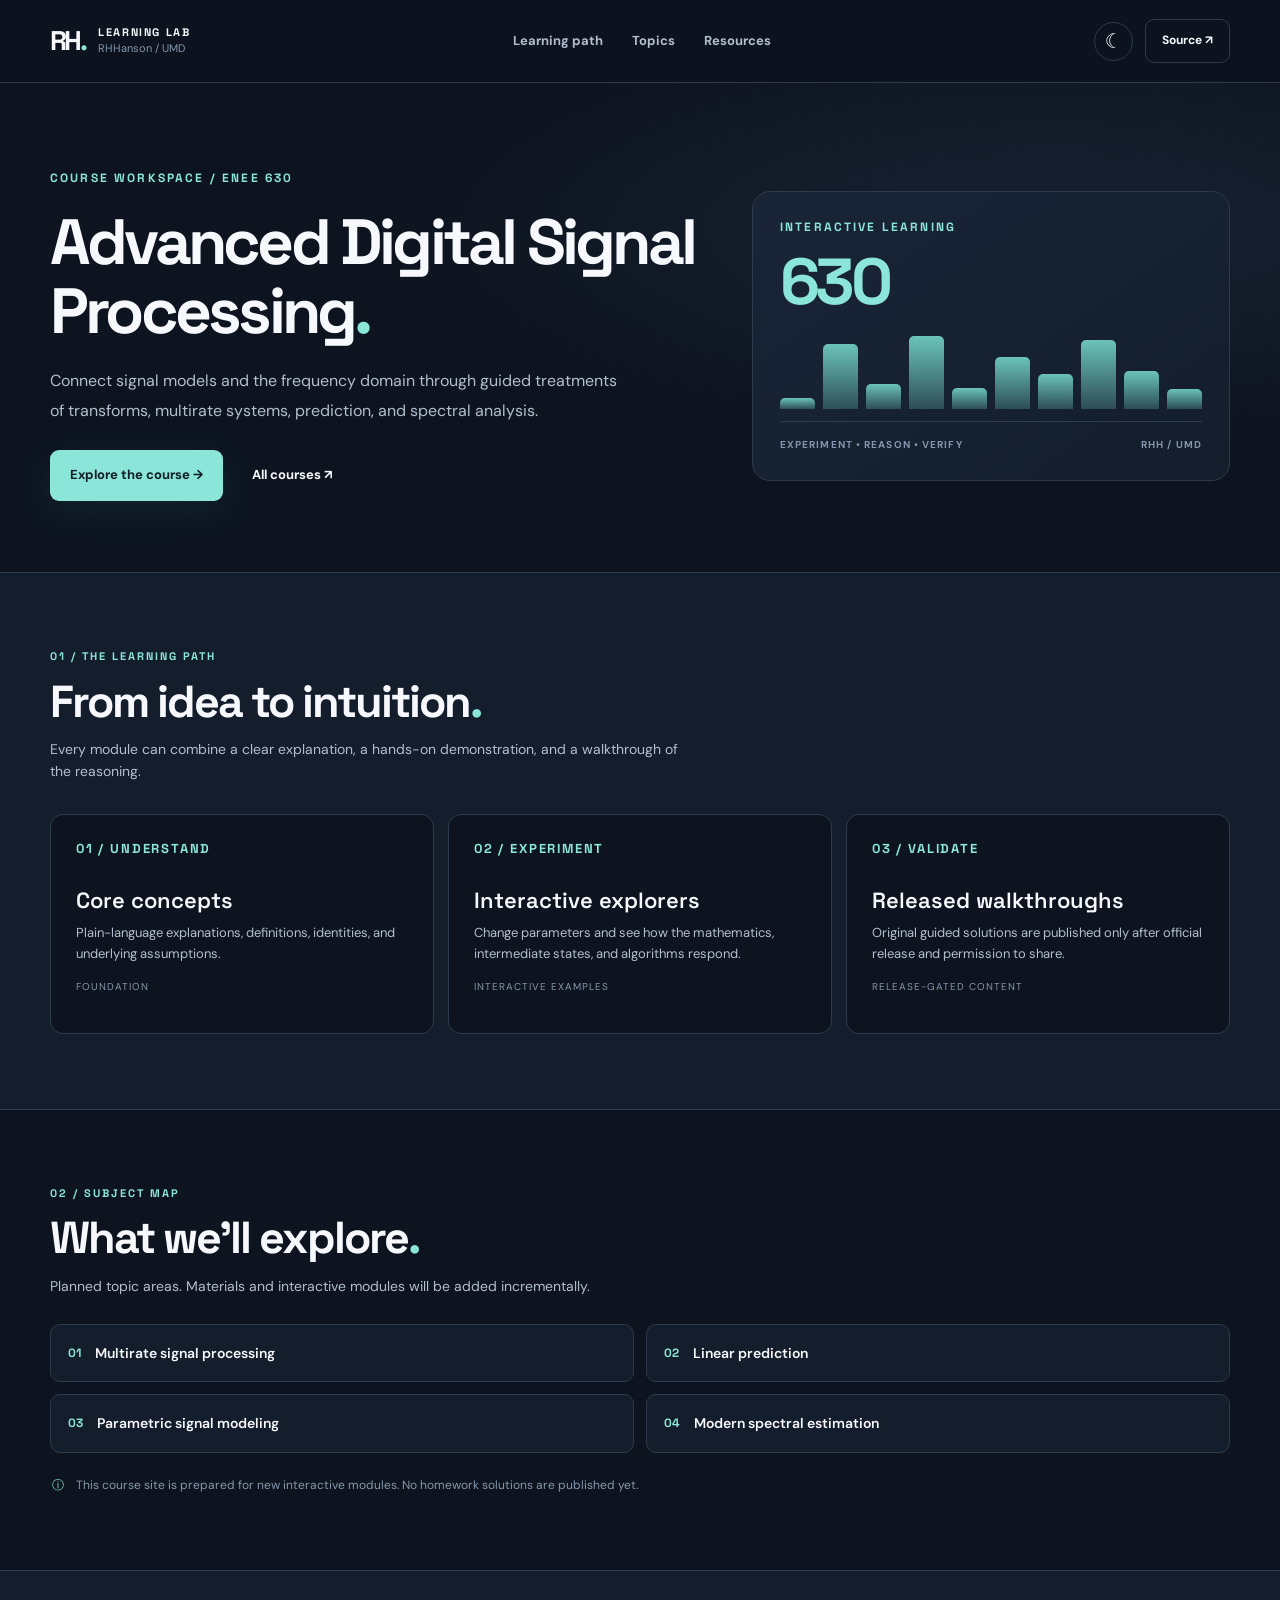
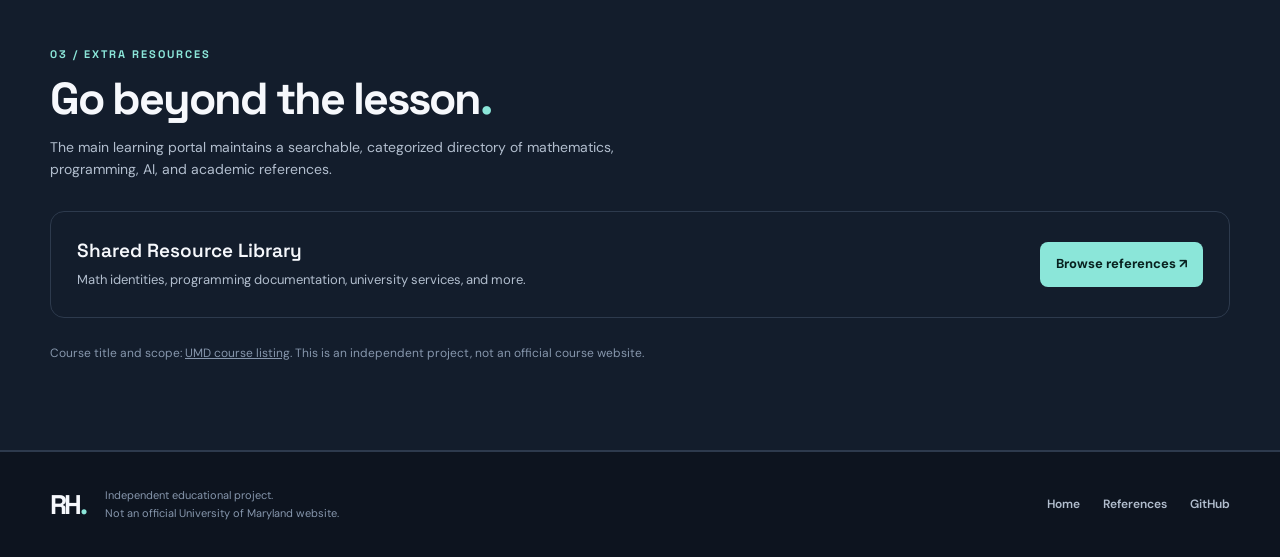
==== site/index.html @ e0bcbe71 "Initial project setup" ====
<!doctype html><html lang="en" data-theme="dark"><head><meta charset="utf-8"><meta name="viewport" content="width=device-width,initial-scale=1">
 <title>ENEE-630 | Advanced Digital Signal Processing | Learning Lab</title><meta name="description" content="Interactive learning companion for ENEE-630: Advanced Digital Signal Processing.">
 <link rel="icon" href="./assets/favicon.svg" type="image/svg+xml"><link rel="stylesheet" href="./assets/styles.css"><script src="./assets/course.js" defer></script></head><body>
 <a class="skip-link" href="#main">Skip to content</a><header class="site-header"><div class="container nav-row">
 <a class="brand" href="https://rhhanson-umd.github.io/"><span class="brand-mark">RH<span>.</span></span><span class="brand-label"><strong>LEARNING LAB</strong><small>RHHanson / UMD</small></span></a>
 <nav class="site-nav" aria-label="Primary"><a href="#path">Learning path</a><a href="#topics">Topics</a><a href="https://rhhanson-umd.github.io/#resources">Resources</a></nav>
 <div class="nav-actions"><button class="theme-button" id="theme-toggle" aria-label="Toggle theme" title="Toggle theme">&#9790;</button><a class="nav-github" href="https://github.com/RHHanson-UMD/ENEE-630" target="_blank" rel="noopener noreferrer">Source &nearr;</a></div>
 </div></header>
 <main id="main"><section class="course-hero"><div class="container course-hero-grid"><div>
 <div class="course-eyebrow">COURSE WORKSPACE / ENEE 630</div><h1 class="course-title">Advanced Digital Signal Processing<span class="period">.</span></h1><p class="course-deck">Connect signal models and the frequency domain through guided treatments of transforms, multirate systems, prediction, and spectral analysis.</p>
 <div class="hero-actions"><a class="primary-button" href="#path">Explore the course &rarr;</a><a class="text-link" href="https://rhhanson-umd.github.io/">All courses &nearr;</a></div>
 </div><div class="course-poster" aria-hidden="true"><span class="course-eyebrow">INTERACTIVE LEARNING</span><div class="poster-code">630</div>
 <div class="poster-visual"><span style="height:14%"></span><span style="height:80%"></span><span style="height:31%"></span><span style="height:90%"></span><span style="height:26%"></span><span style="height:65%"></span><span style="height:44%"></span><span style="height:86%"></span><span style="height:47%"></span><span style="height:25%"></span></div><div class="poster-bottom"><span>EXPERIMENT &bull; REASON &bull; VERIFY</span><span>RHH / UMD</span></div></div></div></section>
 <section class="course-section alt" id="path"><div class="container"><div class="section-label">01 / THE LEARNING PATH</div><h2>From idea to intuition<span class="period">.</span></h2><p class="section-copy">Every module can combine a clear explanation, a hands-on demonstration, and a walkthrough of the reasoning.</p>
 <div class="path-grid"><div class="path-card"><div class="step">01 / UNDERSTAND</div><h3>Core concepts</h3><p>Plain-language explanations, definitions, identities, and underlying assumptions.</p><span class="status">Foundation</span></div>
 <div class="path-card"><div class="step">02 / EXPERIMENT</div><h3>Interactive explorers</h3><p>Change parameters and see how the mathematics, intermediate states, and algorithms respond.</p><span class="status">Interactive examples</span></div>
 <div class="path-card"><div class="step">03 / VALIDATE</div><h3>Released walkthroughs</h3><p>Original guided solutions are published only after official release and permission to share.</p><span class="status">Release-gated content</span></div></div>
 </div></section>
 <section class="course-section" id="topics"><div class="container"><div class="section-label">02 / SUBJECT MAP</div><h2>What we'll explore<span class="period">.</span></h2><p class="section-copy">Planned topic areas. Materials and interactive modules will be added incrementally.</p><div class="topics"><div class="topic"><span>01</span>Multirate signal processing</div><div class="topic"><span>02</span>Linear prediction</div><div class="topic"><span>03</span>Parametric signal modeling</div><div class="topic"><span>04</span>Modern spectral estimation</div></div>
 <div class="note-row"><span aria-hidden="true">&#9432;</span> This course site is prepared for new interactive modules. No homework solutions are published yet.</div>
 </div></section>
 <section class="course-section alt"><div class="container"><div class="section-label">03 / EXTRA RESOURCES</div><h2>Go beyond the lesson<span class="period">.</span></h2><p class="section-copy">The main learning portal maintains a searchable, categorized directory of mathematics, programming, AI, and academic references.</p>
 <div class="resources-prompt"><div><strong>Shared Resource Library</strong><p>Math identities, programming documentation, university services, and more.</p></div><a class="demo-btn" href="https://rhhanson-umd.github.io/#resources">Browse references &nearr;</a></div>
 <p style="margin-top:26px;color:var(--faint);font-size:12px">Course title and scope: <a style="text-decoration:underline" href="https://app.testudo.umd.edu/soc/202608/ENEE/ENEE630" target="_blank" rel="noopener noreferrer">UMD course listing</a>. This is an independent project, not an official course website.</p>
 </div></section></main><footer><div class="container footer-row"><div class="footer-brand"><span class="brand-mark">RH<span>.</span></span><span>Independent educational project.<br>Not an official University of Maryland website.</span></div><div class="footer-links"><a href="https://rhhanson-umd.github.io/">Home</a><a href="https://rhhanson-umd.github.io/#resources">References</a><a href="https://github.com/RHHanson-UMD/ENEE-630">GitHub</a></div></div></footer>
 </body></html>
---- site/assets/styles.css ----
@import url('https://fonts.googleapis.com/css2?family=DM+Sans:wght@400;500;600;700&family=Space+Grotesk:wght@400;500;600;700&display=swap');
:root {color-scheme:dark;--bg:#0d141f;--surface:#131d2c;--surface2:#192537;--ink:#f6f8fc;--muted:#b2bece;--faint:#8696ac;--line:#2d3a4d;--mint:#8be6d9;--warm:#f2c18c;--violet:#b6a5fa;--cardshadow:0 20px 65px rgba(0,0,0,.15)}
[data-theme="light"] {color-scheme:light;--bg:#f7f9fd;--surface:#ffffff;--surface2:#edf2f8;--ink:#142132;--muted:#4d5e73;--faint:#64778c;--line:#dbe3ed;--mint:#13695d;--warm:#a05b16;--violet:#6453a4;--cardshadow:0 15px 55px rgba(32,53,75,.07)}
*,*::before,*::after{box-sizing:border-box}html{scroll-behavior:smooth;scroll-padding-top:92px}body{margin:0;background:var(--bg);color:var(--ink);font:16px/1.6 'DM Sans',system-ui,-apple-system,'Segoe UI',sans-serif}a{color:inherit;text-decoration:none}button,input{font:inherit}button{cursor:pointer}a:focus-visible,button:focus-visible,input:focus-visible{outline:3px solid var(--mint);outline-offset:3px}[hidden]{display:none!important}.container{width:min(1180px,calc(100% - 54px));margin:auto}.sr-only{position:absolute;clip:rect(0,0,0,0);width:1px;height:1px;overflow:hidden;white-space:nowrap}.skip-link{position:absolute;z-index:100;top:-80px;left:12px;background:var(--mint);color:#071316;padding:10px 16px;border-radius:8px}.skip-link:focus{top:12px}
.site-header{position:sticky;top:0;z-index:50;background:color-mix(in srgb,var(--bg) 91%,transparent);border-bottom:1px solid var(--line);backdrop-filter:blur(18px)}.nav-row{height:82px;display:flex;align-items:center;gap:42px}.brand{display:flex;align-items:center;gap:13px;white-space:nowrap}.brand-mark{display:inline-flex;align-items:center;letter-spacing:-.1em;font:700 27px/1 'Space Grotesk',sans-serif}.brand-mark span{color:var(--mint)}.brand-label{display:flex;flex-direction:column;line-height:1.15;gap:4px}.brand-label strong{font:700 11px/1 'Space Grotesk';letter-spacing:.15em}.brand-label small{font-size:11px;color:var(--faint)}.site-nav{display:flex;gap:29px;margin:auto}.site-nav a{font-size:13px;font-weight:700;color:var(--muted)}.site-nav a:hover,.footer-links a:hover{color:var(--mint)}.nav-actions{display:flex;align-items:center;gap:12px}.theme-button{display:grid;place-items:center;background:transparent;border:1px solid var(--line);border-radius:50%;color:var(--ink);width:39px;height:39px;font-size:20px}.nav-github{font-size:12px;font-weight:700;padding:11px 16px;border:1px solid var(--line);border-radius:9px}.nav-github:hover{border-color:var(--mint)}
.hero{position:relative;overflow:hidden;background:radial-gradient(ellipse at 12% 15%,rgba(63,134,146,.12),transparent 48%),radial-gradient(ellipse at 80% 18%,rgba(124,103,169,.08),transparent 45%)}.hero-grid{display:grid;grid-template-columns:1.04fr .96fr;align-items:center;gap:62px;padding:96px 0 93px}.eyebrow,.section-label{letter-spacing:.18em;font:700 11px/1.5 'Space Grotesk',sans-serif;color:var(--mint)}.eyebrow{display:inline-flex;align-items:center;gap:11px}.eyebrow-dot{width:8px;height:8px;background:var(--mint);border-radius:50%;box-shadow:0 0 0 5px color-mix(in srgb,var(--mint) 13%,transparent)}h1,h2,h3,p{margin-top:0}.hero h1{font:700 clamp(49px,6vw,80px)/1.08 'Space Grotesk',sans-serif;letter-spacing:-.064em;margin:25px 0}.hero h1 em{font-style:normal;color:var(--mint)}.hero-copy>p{max-width:520px;font-size:16px;line-height:1.9;color:var(--muted)}.hero-actions{display:flex;align-items:center;gap:29px;margin-top:34px}.primary-button{background:var(--mint);color:#101d26;border:1px solid transparent;font-weight:700;font-size:13px;padding:14px 19px;border-radius:9px;display:inline-flex;gap:31px;align-items:center;box-shadow:0 10px 40px rgba(65,183,178,.1)}.primary-button:hover{transform:translateY(-1px);filter:brightness(1.07)}[data-theme="light"] .primary-button{color:white;background:#13695d}.text-link,.small-link{font-weight:700;font-size:13px;color:var(--ink)}.text-link:hover,.small-link:hover{color:var(--mint)}.hero-art{background:linear-gradient(150deg,var(--surface),var(--bg));border:1px solid var(--line);border-radius:21px;box-shadow:var(--cardshadow);padding:20px 19px 10px;overflow:hidden}.art-kicker,.art-footer{display:flex;justify-content:space-between;align-items:center;gap:12px;font:700 10px/1.3 'Space Grotesk',sans-serif;letter-spacing:.15em;color:var(--faint)}.art-kicker span{font-weight:500}.hero-art svg{display:block;width:100%;height:auto;margin:2px auto -7px;max-height:355px}.art-footer{border-top:1px solid var(--line);padding:13px 2px 8px;letter-spacing:.1em}.live-mark{color:var(--mint)}
.metrics{border-top:1px solid var(--line);border-bottom:1px solid var(--line);background:color-mix(in srgb,var(--surface) 60%,var(--bg))}.metric-row{display:grid;grid-template-columns:repeat(3,1fr) 1.2fr;align-items:center;padding:22px 0;gap:20px}.metric-row>div:not(:last-child){display:flex;align-items:center;gap:13px}.metric-row strong{font:700 32px/1 'Space Grotesk';letter-spacing:-.06em}.metric-row span{font-size:12px;color:var(--faint);font-weight:600}.metrics-aside{color:var(--faint);font-size:12px;line-height:1.5;text-align:right}
.section{padding:93px 0}.section-head{display:flex;justify-content:space-between;align-items:end;gap:20px;margin-bottom:36px}.section h2{font:700 clamp(34px,4vw,55px)/1.1 'Space Grotesk';letter-spacing:-.055em;margin:14px 0}.period{color:var(--mint)}.section-head p{color:var(--muted);margin-bottom:0;max-width:540px}.small-link{white-space:nowrap}.courses-grid{display:grid;grid-template-columns:repeat(3,1fr);gap:18px}.course-card{display:flex;flex-direction:column;min-height:300px;padding:28px;border-radius:17px;background:var(--surface);border:1px solid var(--line);transition:border-color .2s,transform .2s,box-shadow .2s;position:relative;overflow:hidden}.course-card:before{content:'';position:absolute;top:-70px;right:-50px;width:160px;height:160px;border-radius:50%;background:var(--tone);opacity:.07;filter:blur(12px);pointer-events:none}.course-card:hover{transform:translateY(-4px);border-color:var(--tone);box-shadow:var(--cardshadow)}.course-card.amber{--tone:var(--warm)}.course-card.violet{--tone:var(--violet)}.course-card.mint{--tone:var(--mint)}.course-card-top{display:flex;justify-content:space-between;align-items:center;margin-bottom:37px}.course-number{font:700 13px/1 'Space Grotesk';color:var(--tone);letter-spacing:.17em}.course-arrow{width:35px;height:35px;border-radius:50%;border:1px solid var(--line);display:grid;place-items:center;font-size:19px}.course-card h3{font:600 23px/1.25 'Space Grotesk';letter-spacing:-.035em;margin:0 0 15px}.course-card p{font-size:13px;color:var(--muted);margin:0 0 20px}.course-tags{display:flex;gap:6px;flex-wrap:wrap;margin-top:auto}.course-tag{font-size:10px;padding:4px 8px;border:1px solid var(--line);border-radius:6px;color:var(--faint)}.note-row{display:flex;gap:12px;align-items:baseline;font-size:12px;color:var(--faint);padding:23px 2px 0}.note-row span{color:var(--mint)}
.resources-section{border-top:1px solid var(--line);background:color-mix(in srgb,var(--surface) 29%,var(--bg))}.muted-heading{color:var(--faint)}.resource-toolbar{display:flex;align-items:center;gap:18px;margin:38px 0 18px}.search-box{height:51px;flex:1;display:flex;gap:12px;align-items:center;padding:0 17px;border:1px solid var(--line);border-radius:10px;background:var(--surface);color:var(--faint)}.search-box:focus-within{border-color:var(--mint)}.search-box input{width:100%;background:transparent;color:var(--ink);border:0;outline:0;font-size:13px}.search-box input::placeholder{color:var(--faint)}.resource-counter{font-size:12px;min-width:88px;text-align:right;color:var(--faint)}.filter-row{display:flex;gap:8px;overflow-x:auto;white-space:nowrap;padding:2px 0 18px;scrollbar-width:thin}.filter-chip{border:1px solid var(--line);background:transparent;color:var(--muted);padding:9px 13px;border-radius:7px;font-size:12px;font-weight:700}.filter-chip:hover{border-color:var(--mint)}.filter-chip.is-active{background:var(--mint);color:#09201f;border-color:var(--mint)}[data-theme="light"] .filter-chip.is-active{color:white}.resource-list{display:grid;gap:32px;margin-top:18px}.resource-group{padding-top:14px}.resource-group-head{display:flex;align-items:start;gap:15px;margin-bottom:16px}.group-number{font:700 13px 'Space Grotesk';color:var(--mint);margin-top:4px}.resource-group h3{font:600 21px/1.3 'Space Grotesk';letter-spacing:-.035em;margin-bottom:4px}.resource-group-head p{font-size:12px;color:var(--faint);margin:0}.resource-grid{display:grid;grid-template-columns:repeat(3,1fr);gap:12px}.resource-card{display:flex;flex-direction:column;min-height:190px;padding:20px;border:1px solid var(--line);border-radius:12px;background:var(--surface);transition:border-color .2s,background .2s}.resource-card:hover{border-color:var(--mint);background:var(--surface2)}.resource-meta{display:flex;justify-content:space-between;color:var(--faint);font-size:11px;margin-bottom:22px}.resource-meta span{font-size:17px;color:var(--mint)}.resource-card strong{font:600 16px/1.35 'Space Grotesk';letter-spacing:-.015em}.resource-description{font-size:12px;line-height:1.6;color:var(--muted);margin:8px 0 16px}.tagline{font-size:10px;color:var(--faint);margin-top:auto}.empty-state{padding:45px 20px;border:1px dashed var(--line);border-radius:12px;text-align:center;color:var(--muted)}
.about-section{border-top:1px solid var(--line)}.about-grid{display:grid;grid-template-columns:1fr 1fr;gap:90px}.about-text{padding-top:28px}.about-text p{color:var(--muted);font-size:14px;line-height:1.9}.about-text .small-link{display:inline-block;margin-top:5px}footer{border-top:1px solid var(--line);padding:35px 0}.footer-row{display:flex;justify-content:space-between;align-items:center;gap:20px}.footer-brand{display:flex;align-items:center;gap:20px}.footer-brand>span:last-child{font-size:11px;color:var(--faint)}.footer-links{display:flex;gap:23px;font-size:12px;font-weight:600;color:var(--muted)}
@media(max-width:960px){.hero-grid{grid-template-columns:1fr 1fr;gap:25px}.hero h1{font-size:57px}.courses-grid{gap:12px}.course-card{padding:21px}.course-card h3{font-size:20px}.resource-grid{grid-template-columns:repeat(2,1fr)}.metric-row{grid-template-columns:repeat(3,1fr)}.metrics-aside{display:none}}
@media(max-width:700px){.container{width:min(100% - 32px,1180px)}.nav-row{height:72px;gap:12px}.brand-label{display:none}.site-nav{gap:15px;margin-left:auto}.site-nav a{font-size:12px}.nav-actions{gap:6px}.nav-github{display:none}.hero-grid{grid-template-columns:1fr;padding:63px 0 56px;gap:28px}.hero h1{font-size:clamp(44px,10vw,67px)}.hero-art{max-width:470px}.metric-row{grid-template-columns:repeat(3,1fr);gap:6px;padding:19px 0}.metric-row>div:not(:last-child){display:block}.metric-row strong{display:block;font-size:27px}.metric-row span{font-size:10px}.section{padding:65px 0}.section-head{display:block}.section-head .small-link{display:inline-block;margin-top:18px}.courses-grid{grid-template-columns:1fr}.course-card{min-height:225px}.course-card-top{margin-bottom:18px}.resource-grid{grid-template-columns:1fr}.resource-card{min-height:162px}.resource-meta{margin-bottom:14px}.about-grid{grid-template-columns:1fr;gap:0}.about-text{padding-top:10px}.footer-row{align-items:start;flex-direction:column}.resource-counter{min-width:68px}.search-box{padding:0 10px}.resource-toolbar{gap:8px}}
@media(prefers-reduced-motion:reduce){html{scroll-behavior:auto}*,*::before,*::after{transition:none!important;animation:none!important}}


/* Course pages extend the hub design language. */
.course-hero{padding:87px 0 71px;background:radial-gradient(ellipse at 82% 30%,rgba(100,123,174,.13),transparent 45%)}
.course-hero-grid{display:grid;grid-template-columns:1.15fr .85fr;gap:55px;align-items:center}
.course-eyebrow{font:700 12px 'Space Grotesk';letter-spacing:.18em;color:var(--mint)}
.course-title{font:700 clamp(43px,5vw,71px)/1.08 'Space Grotesk';letter-spacing:-.059em;margin:22px 0 20px}
.course-deck{color:var(--muted);max-width:570px;font-size:16px;line-height:1.85}
.course-hero .hero-actions{margin-top:25px}
.course-poster{min-height:290px;border:1px solid var(--line);border-radius:18px;background:linear-gradient(145deg,var(--surface2),var(--surface));padding:27px;display:flex;flex-direction:column;justify-content:space-between;overflow:hidden}
.poster-code{font:700 65px/1 'Space Grotesk';color:var(--mint);letter-spacing:-.07em}
.poster-visual{display:flex;gap:8px;align-items:end;height:94px;border-bottom:1px solid var(--line);padding-bottom:12px}
.poster-visual span{display:block;flex:1;background:linear-gradient(to top,rgba(121,222,208,.24),rgba(121,222,208,.86));border-radius:5px 5px 0 0}
.poster-bottom{display:flex;justify-content:space-between;font-size:10px;letter-spacing:.11em;font-weight:700;color:var(--faint);gap:10px}
.course-section{padding:75px 0}.course-section.alt{background:var(--surface);border-block:1px solid var(--line)}
.course-section h2{font:700 clamp(32px,3.5vw,45px)/1.1 'Space Grotesk';letter-spacing:-.045em;margin:12px 0}
.section-copy{color:var(--muted);font-size:14px;max-width:650px}
.path-grid{display:grid;grid-template-columns:repeat(3,1fr);gap:14px;margin-top:31px}
.path-card{min-height:220px;border:1px solid var(--line);padding:25px;border-radius:13px;background:var(--bg)}
.path-card .step{font:700 13px 'Space Grotesk';color:var(--mint);letter-spacing:.14em}
.path-card h3{margin:30px 0 9px;font:600 22px/1.25 'Space Grotesk'}
.path-card p{font-size:13px;color:var(--muted);margin:0}
.path-card .status{font-size:10px;color:var(--faint);display:inline-block;margin-top:14px;text-transform:uppercase;letter-spacing:.1em}
.topics{display:grid;grid-template-columns:repeat(2,1fr);gap:12px;margin-top:27px}
.topic{display:flex;gap:14px;align-items:center;border:1px solid var(--line);background:var(--surface);border-radius:10px;padding:17px;font-weight:600;font-size:14px}
.topic span{font:700 12px 'Space Grotesk';color:var(--mint)}
.demo-card{border-radius:15px;border:1px solid var(--mint);background:linear-gradient(120deg,rgba(113,223,205,.1),transparent),var(--surface);padding:26px;display:flex;justify-content:space-between;align-items:center;gap:20px;margin-top:30px}
.demo-card h3{font:600 22px 'Space Grotesk';margin:5px 0}.demo-card p{color:var(--muted);font-size:13px;max-width:540px;margin:0}.demo-kicker{font:700 11px 'Space Grotesk';letter-spacing:.13em;color:var(--mint)}
.demo-btn{white-space:nowrap;border-radius:8px;background:var(--mint);padding:12px 16px;color:#08211f;font-size:13px;font-weight:700}
.resources-prompt{display:flex;justify-content:space-between;align-items:center;gap:25px;padding:26px;border:1px solid var(--line);border-radius:14px;background:var(--surface);margin-top:31px}
.resources-prompt strong{font:600 19px 'Space Grotesk'}.resources-prompt p{font-size:13px;color:var(--muted);margin:5px 0 0}
@media(max-width:800px){.course-hero-grid{grid-template-columns:1fr;gap:25px}.course-poster{min-height:200px}.poster-visual{height:55px}.path-grid{grid-template-columns:1fr}.path-card{min-height:175px}.path-card h3{margin-top:18px}}
@media(max-width:600px){.course-hero{padding:60px 0 48px}.course-title{font-size:42px}.topics{grid-template-columns:1fr}.demo-card,.resources-prompt{flex-direction:column;align-items:start}.demo-btn{width:100%;text-align:center}}
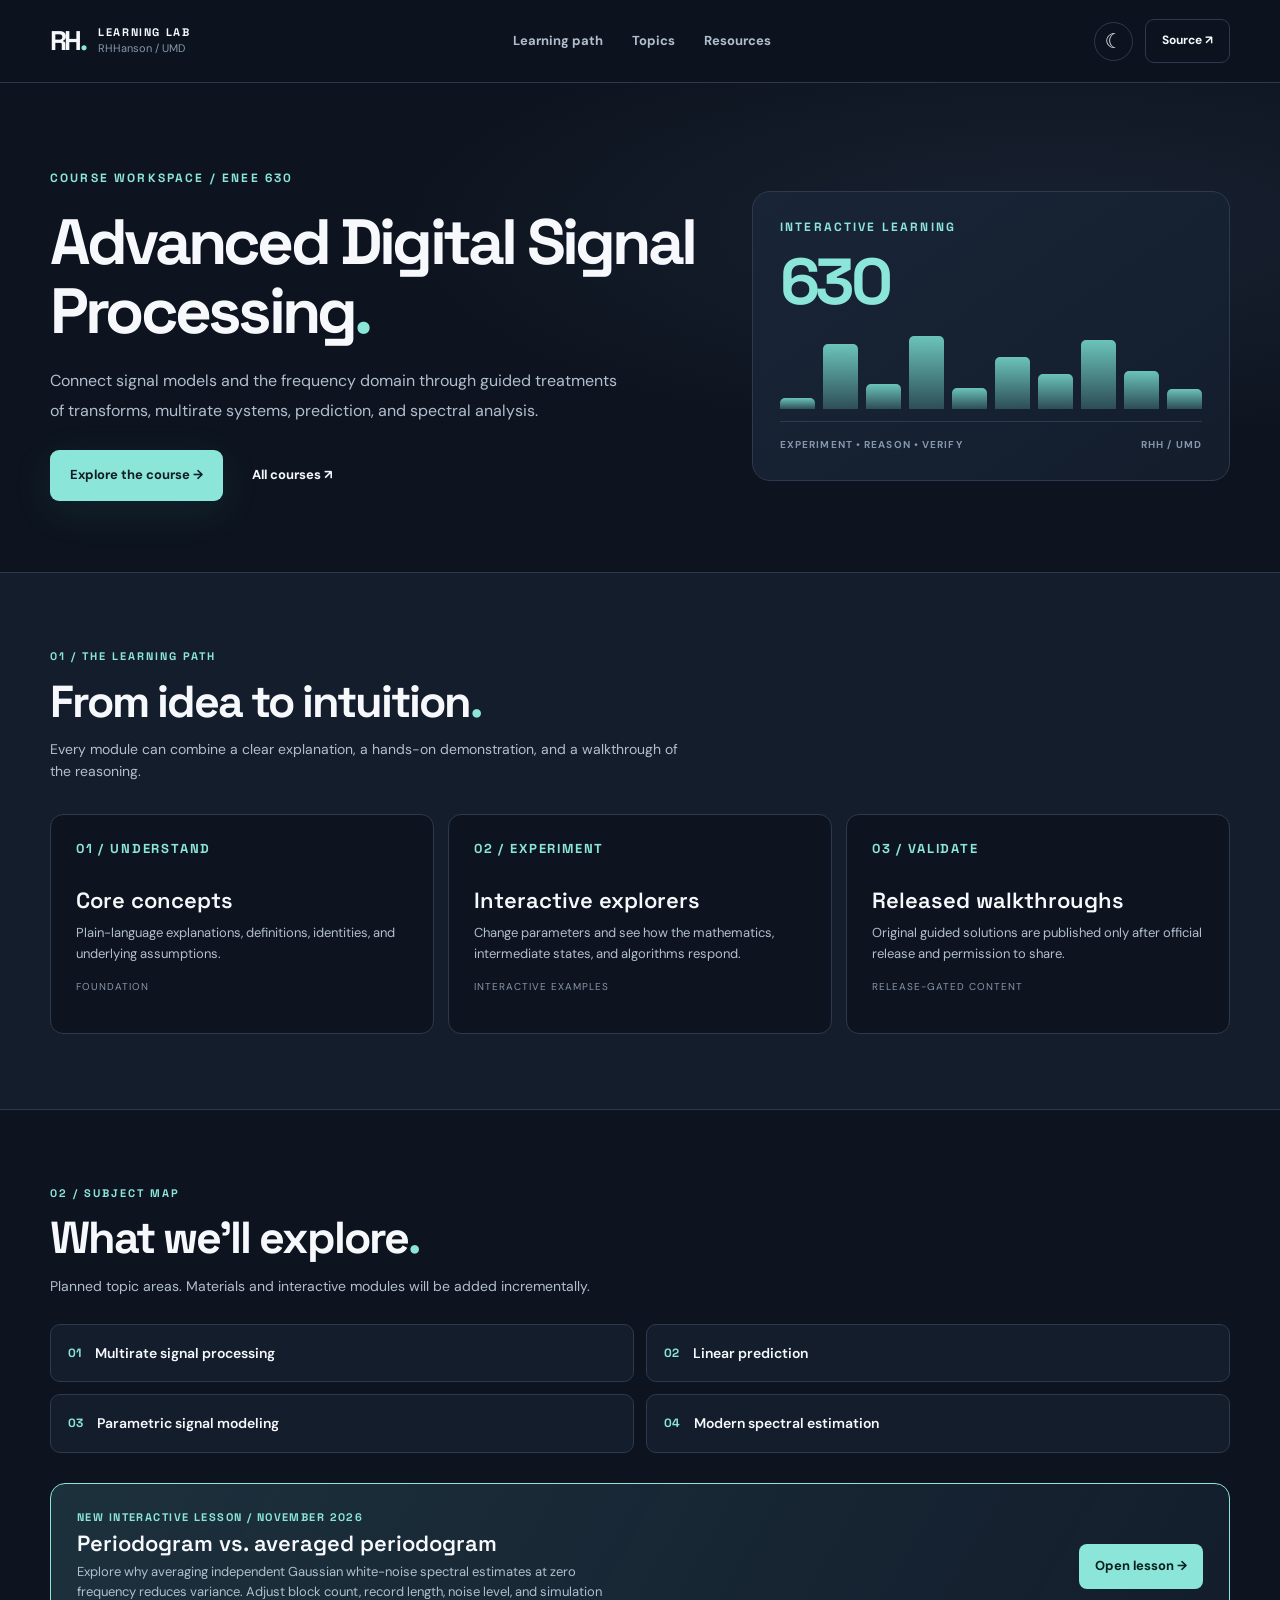
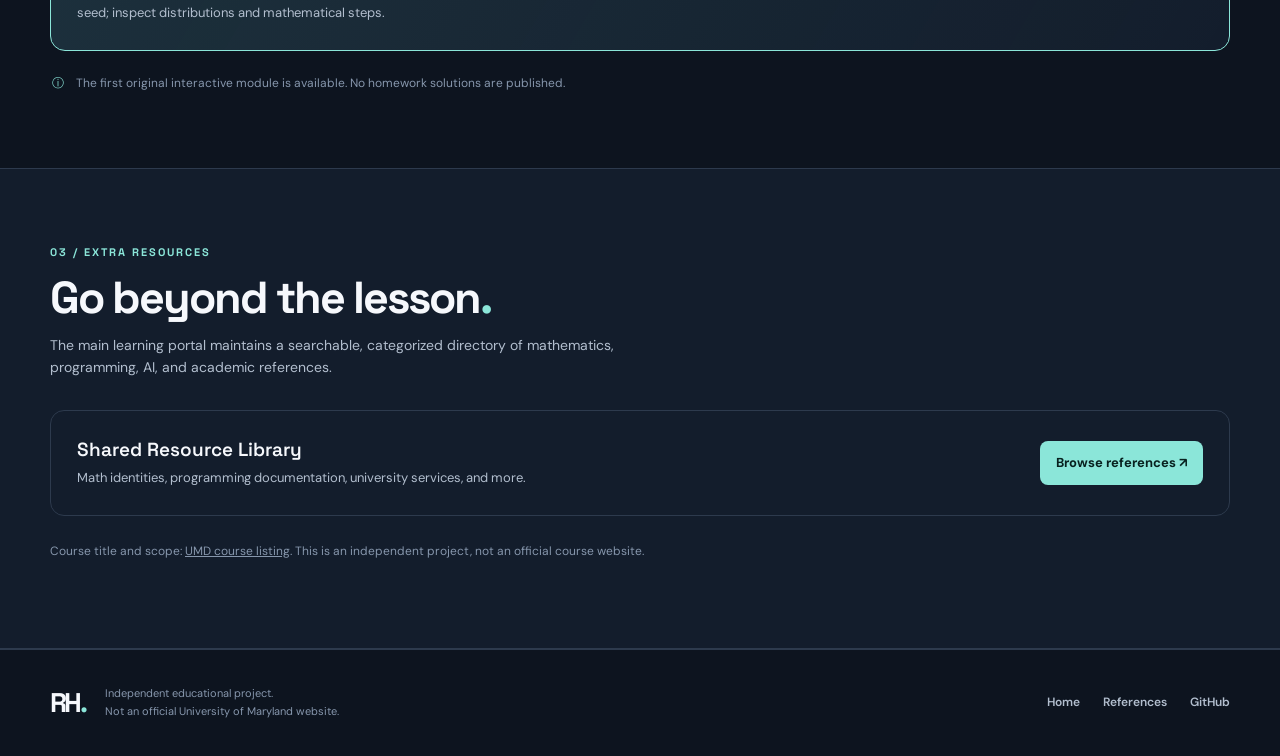
==== commit bf7057b3: "Link newest-source spectral estimation lesson on course homepage" ====
--- a/site/index.html
+++ b/site/index.html
@@ -17,7 +17,8 @@
  <div class="path-card"><div class="step">03 / VALIDATE</div><h3>Released walkthroughs</h3><p>Original guided solutions are published only after official release and permission to share.</p><span class="status">Release-gated content</span></div></div>
  </div></section>
  <section class="course-section" id="topics"><div class="container"><div class="section-label">02 / SUBJECT MAP</div><h2>What we'll explore<span class="period">.</span></h2><p class="section-copy">Planned topic areas. Materials and interactive modules will be added incrementally.</p><div class="topics"><div class="topic"><span>01</span>Multirate signal processing</div><div class="topic"><span>02</span>Linear prediction</div><div class="topic"><span>03</span>Parametric signal modeling</div><div class="topic"><span>04</span>Modern spectral estimation</div></div>
- <div class="note-row"><span aria-hidden="true">&#9432;</span> This course site is prepared for new interactive modules. No homework solutions are published yet.</div>
+ <div class="demo-card"><div><div class="demo-kicker">NEW INTERACTIVE LESSON / NOVEMBER 2026</div><h3>Periodogram vs. averaged periodogram</h3><p>Explore why averaging independent Gaussian white-noise spectral estimates at zero frequency reduces variance. Adjust block count, record length, noise level, and simulation seed; inspect distributions and mathematical steps.</p></div><a class="demo-btn" href="./visualizations/periodogram.html">Open lesson &rarr;</a></div>
+ <div class="note-row"><span aria-hidden="true">&#9432;</span> The first original interactive module is available. No homework solutions are published.</div>
  </div></section>
  <section class="course-section alt"><div class="container"><div class="section-label">03 / EXTRA RESOURCES</div><h2>Go beyond the lesson<span class="period">.</span></h2><p class="section-copy">The main learning portal maintains a searchable, categorized directory of mathematics, programming, AI, and academic references.</p>
  <div class="resources-prompt"><div><strong>Shared Resource Library</strong><p>Math identities, programming documentation, university services, and more.</p></div><a class="demo-btn" href="https://rhhanson-umd.github.io/#resources">Browse references &nearr;</a></div>
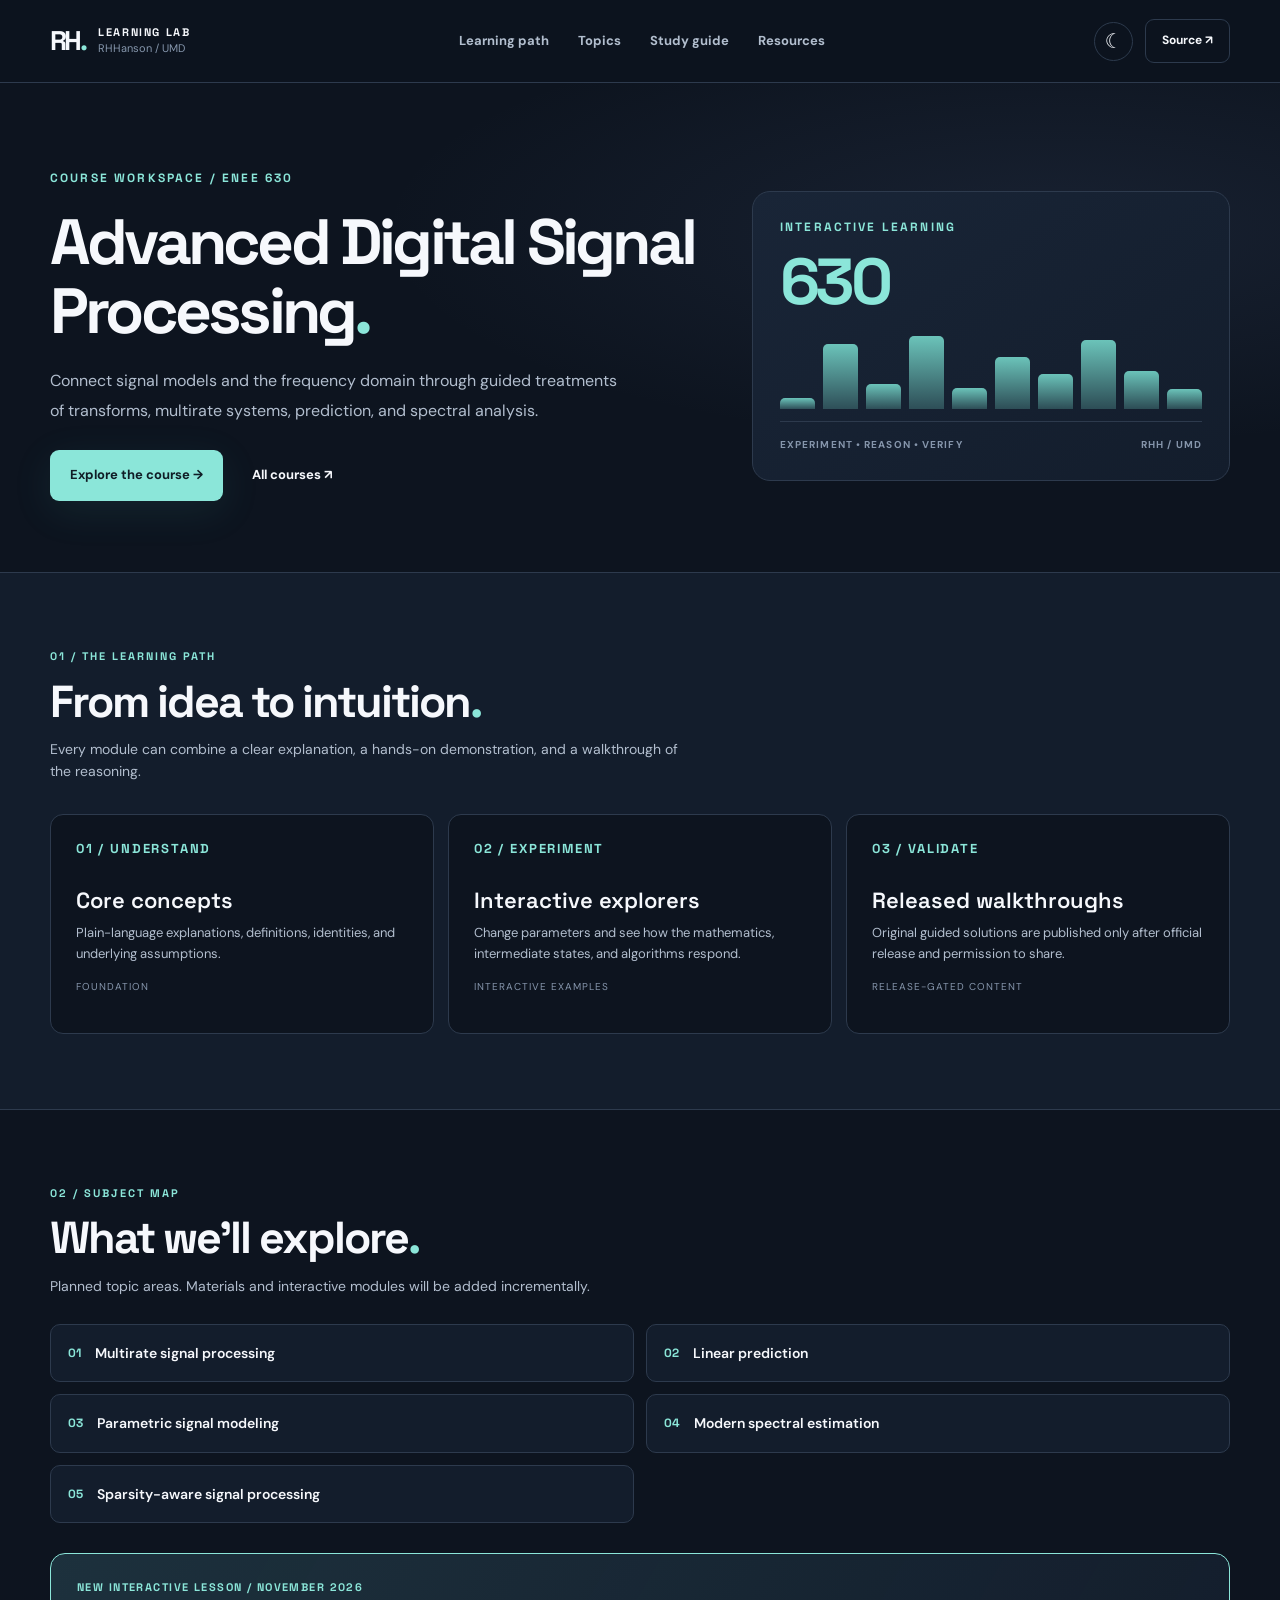
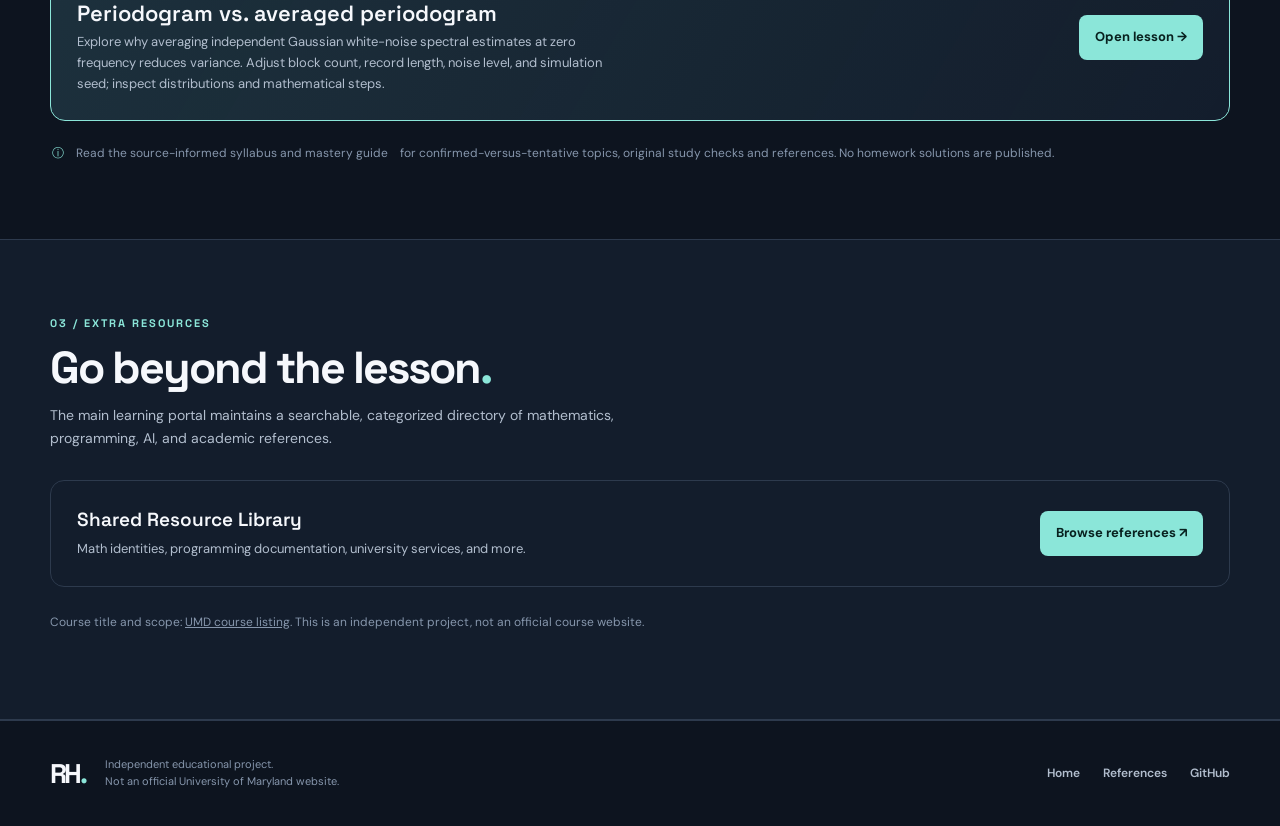
==== commit 71fbfd20: "feat: link verified mastery guide and complete four-pillar topic map (#5)" ====
--- a/site/index.html
+++ b/site/index.html
@@ -3,7 +3,7 @@
  <link rel="icon" href="./assets/favicon.svg" type="image/svg+xml"><link rel="stylesheet" href="./assets/styles.css"><script src="./assets/course.js" defer></script></head><body>
  <a class="skip-link" href="#main">Skip to content</a><header class="site-header"><div class="container nav-row">
  <a class="brand" href="https://rhhanson-umd.github.io/"><span class="brand-mark">RH<span>.</span></span><span class="brand-label"><strong>LEARNING LAB</strong><small>RHHanson / UMD</small></span></a>
- <nav class="site-nav" aria-label="Primary"><a href="#path">Learning path</a><a href="#topics">Topics</a><a href="https://rhhanson-umd.github.io/#resources">Resources</a></nav>
+ <nav class="site-nav" aria-label="Primary"><a href="#path">Learning path</a><a href="#topics">Topics</a><a href="./learning-guide.html">Study guide</a><a href="https://rhhanson-umd.github.io/#resources">Resources</a></nav>
  <div class="nav-actions"><button class="theme-button" id="theme-toggle" aria-label="Toggle theme" title="Toggle theme">&#9790;</button><a class="nav-github" href="https://github.com/RHHanson-UMD/ENEE-630" target="_blank" rel="noopener noreferrer">Source &nearr;</a></div>
  </div></header>
  <main id="main"><section class="course-hero"><div class="container course-hero-grid"><div>
@@ -16,9 +16,9 @@
  <div class="path-card"><div class="step">02 / EXPERIMENT</div><h3>Interactive explorers</h3><p>Change parameters and see how the mathematics, intermediate states, and algorithms respond.</p><span class="status">Interactive examples</span></div>
  <div class="path-card"><div class="step">03 / VALIDATE</div><h3>Released walkthroughs</h3><p>Original guided solutions are published only after official release and permission to share.</p><span class="status">Release-gated content</span></div></div>
  </div></section>
- <section class="course-section" id="topics"><div class="container"><div class="section-label">02 / SUBJECT MAP</div><h2>What we'll explore<span class="period">.</span></h2><p class="section-copy">Planned topic areas. Materials and interactive modules will be added incrementally.</p><div class="topics"><div class="topic"><span>01</span>Multirate signal processing</div><div class="topic"><span>02</span>Linear prediction</div><div class="topic"><span>03</span>Parametric signal modeling</div><div class="topic"><span>04</span>Modern spectral estimation</div></div>
+ <section class="course-section" id="topics"><div class="container"><div class="section-label">02 / SUBJECT MAP</div><h2>What we'll explore<span class="period">.</span></h2><p class="section-copy">Planned topic areas. Materials and interactive modules will be added incrementally.</p><div class="topics"><div class="topic"><span>01</span>Multirate signal processing</div><div class="topic"><span>02</span>Linear prediction</div><div class="topic"><span>03</span>Parametric signal modeling</div><div class="topic"><span>04</span>Modern spectral estimation</div><div class="topic"><span>05</span>Sparsity-aware signal processing</div></div>
  <div class="demo-card"><div><div class="demo-kicker">NEW INTERACTIVE LESSON / NOVEMBER 2026</div><h3>Periodogram vs. averaged periodogram</h3><p>Explore why averaging independent Gaussian white-noise spectral estimates at zero frequency reduces variance. Adjust block count, record length, noise level, and simulation seed; inspect distributions and mathematical steps.</p></div><a class="demo-btn" href="./visualizations/periodogram.html">Open lesson &rarr;</a></div>
- <div class="note-row"><span aria-hidden="true">&#9432;</span> The first original interactive module is available. No homework solutions are published.</div>
+ <div class="note-row"><span aria-hidden="true">&#9432;</span> <a href="./learning-guide.html">Read the source-informed syllabus and mastery guide</a> for confirmed-versus-tentative topics, original study checks and references. No homework solutions are published.</div>
  </div></section>
  <section class="course-section alt"><div class="container"><div class="section-label">03 / EXTRA RESOURCES</div><h2>Go beyond the lesson<span class="period">.</span></h2><p class="section-copy">The main learning portal maintains a searchable, categorized directory of mathematics, programming, AI, and academic references.</p>
  <div class="resources-prompt"><div><strong>Shared Resource Library</strong><p>Math identities, programming documentation, university services, and more.</p></div><a class="demo-btn" href="https://rhhanson-umd.github.io/#resources">Browse references &nearr;</a></div>
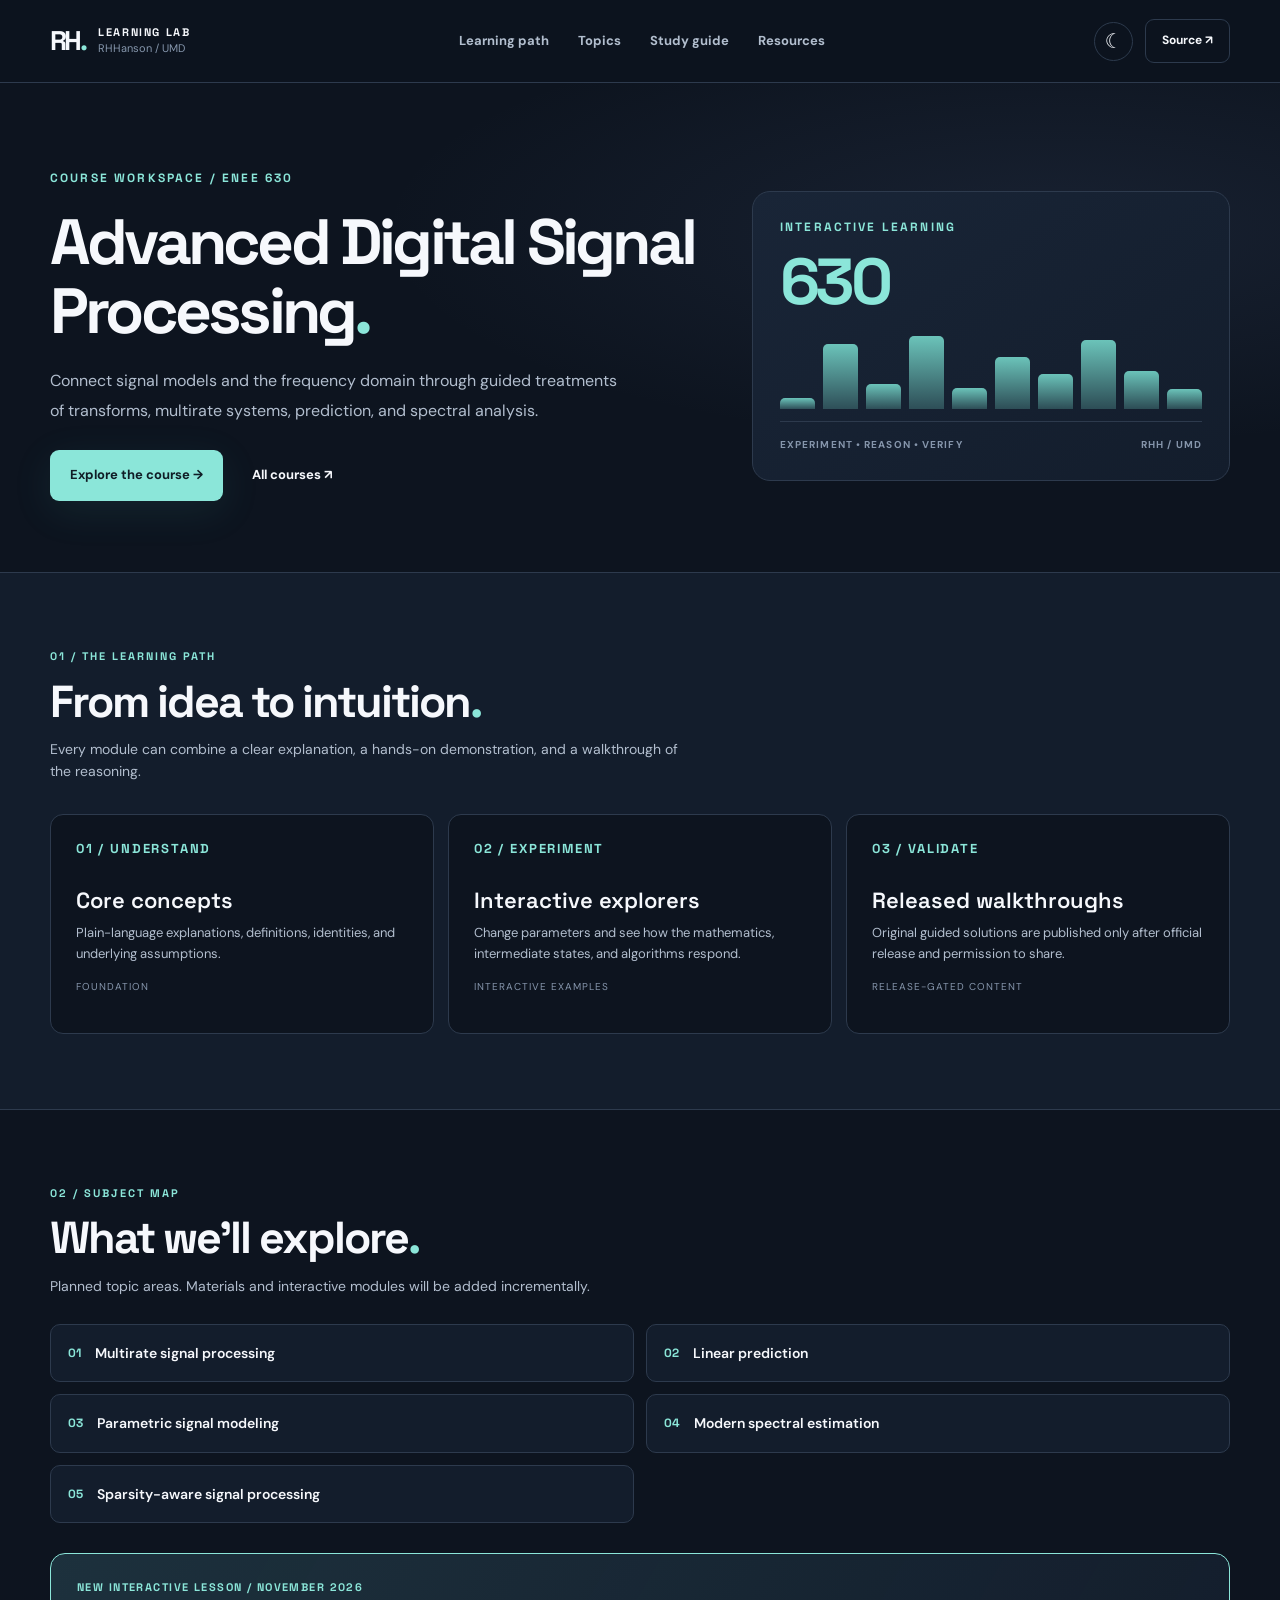
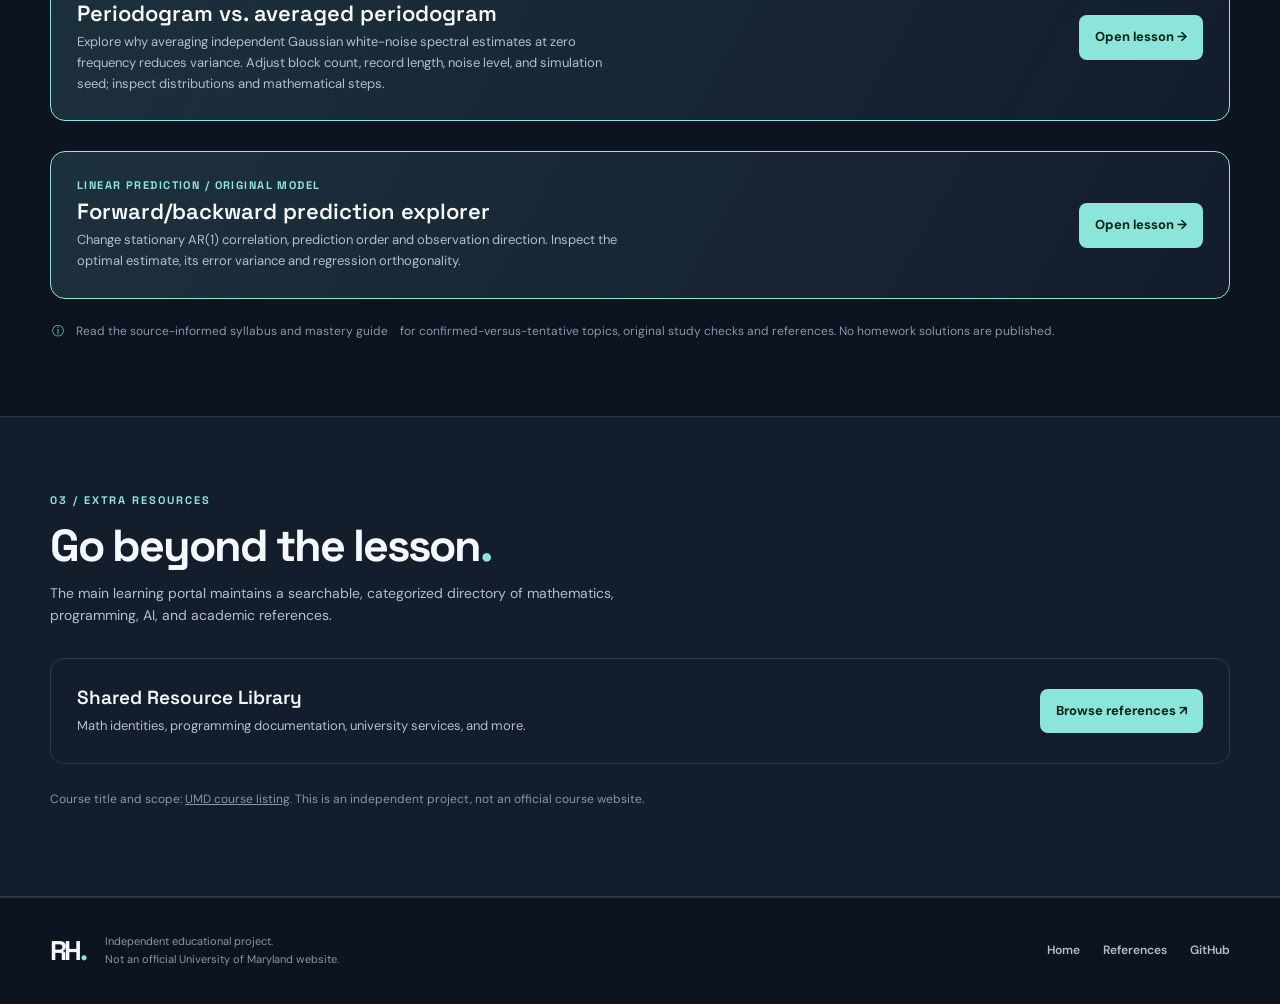
==== commit f3b36d8c: "feat: link original prediction explorer from course homepage" ====
--- a/site/index.html
+++ b/site/index.html
@@ -18,6 +18,7 @@
  </div></section>
  <section class="course-section" id="topics"><div class="container"><div class="section-label">02 / SUBJECT MAP</div><h2>What we'll explore<span class="period">.</span></h2><p class="section-copy">Planned topic areas. Materials and interactive modules will be added incrementally.</p><div class="topics"><div class="topic"><span>01</span>Multirate signal processing</div><div class="topic"><span>02</span>Linear prediction</div><div class="topic"><span>03</span>Parametric signal modeling</div><div class="topic"><span>04</span>Modern spectral estimation</div><div class="topic"><span>05</span>Sparsity-aware signal processing</div></div>
  <div class="demo-card"><div><div class="demo-kicker">NEW INTERACTIVE LESSON / NOVEMBER 2026</div><h3>Periodogram vs. averaged periodogram</h3><p>Explore why averaging independent Gaussian white-noise spectral estimates at zero frequency reduces variance. Adjust block count, record length, noise level, and simulation seed; inspect distributions and mathematical steps.</p></div><a class="demo-btn" href="./visualizations/periodogram.html">Open lesson &rarr;</a></div>
+ <div class="demo-card"><div><div class="demo-kicker">LINEAR PREDICTION / ORIGINAL MODEL</div><h3>Forward/backward prediction explorer</h3><p>Change stationary AR(1) correlation, prediction order and observation direction. Inspect the optimal estimate, its error variance and regression orthogonality.</p></div><a class="demo-btn" href="./visualizations/prediction.html">Open lesson &rarr;</a></div>
  <div class="note-row"><span aria-hidden="true">&#9432;</span> <a href="./learning-guide.html">Read the source-informed syllabus and mastery guide</a> for confirmed-versus-tentative topics, original study checks and references. No homework solutions are published.</div>
  </div></section>
  <section class="course-section alt"><div class="container"><div class="section-label">03 / EXTRA RESOURCES</div><h2>Go beyond the lesson<span class="period">.</span></h2><p class="section-copy">The main learning portal maintains a searchable, categorized directory of mathematics, programming, AI, and academic references.</p>
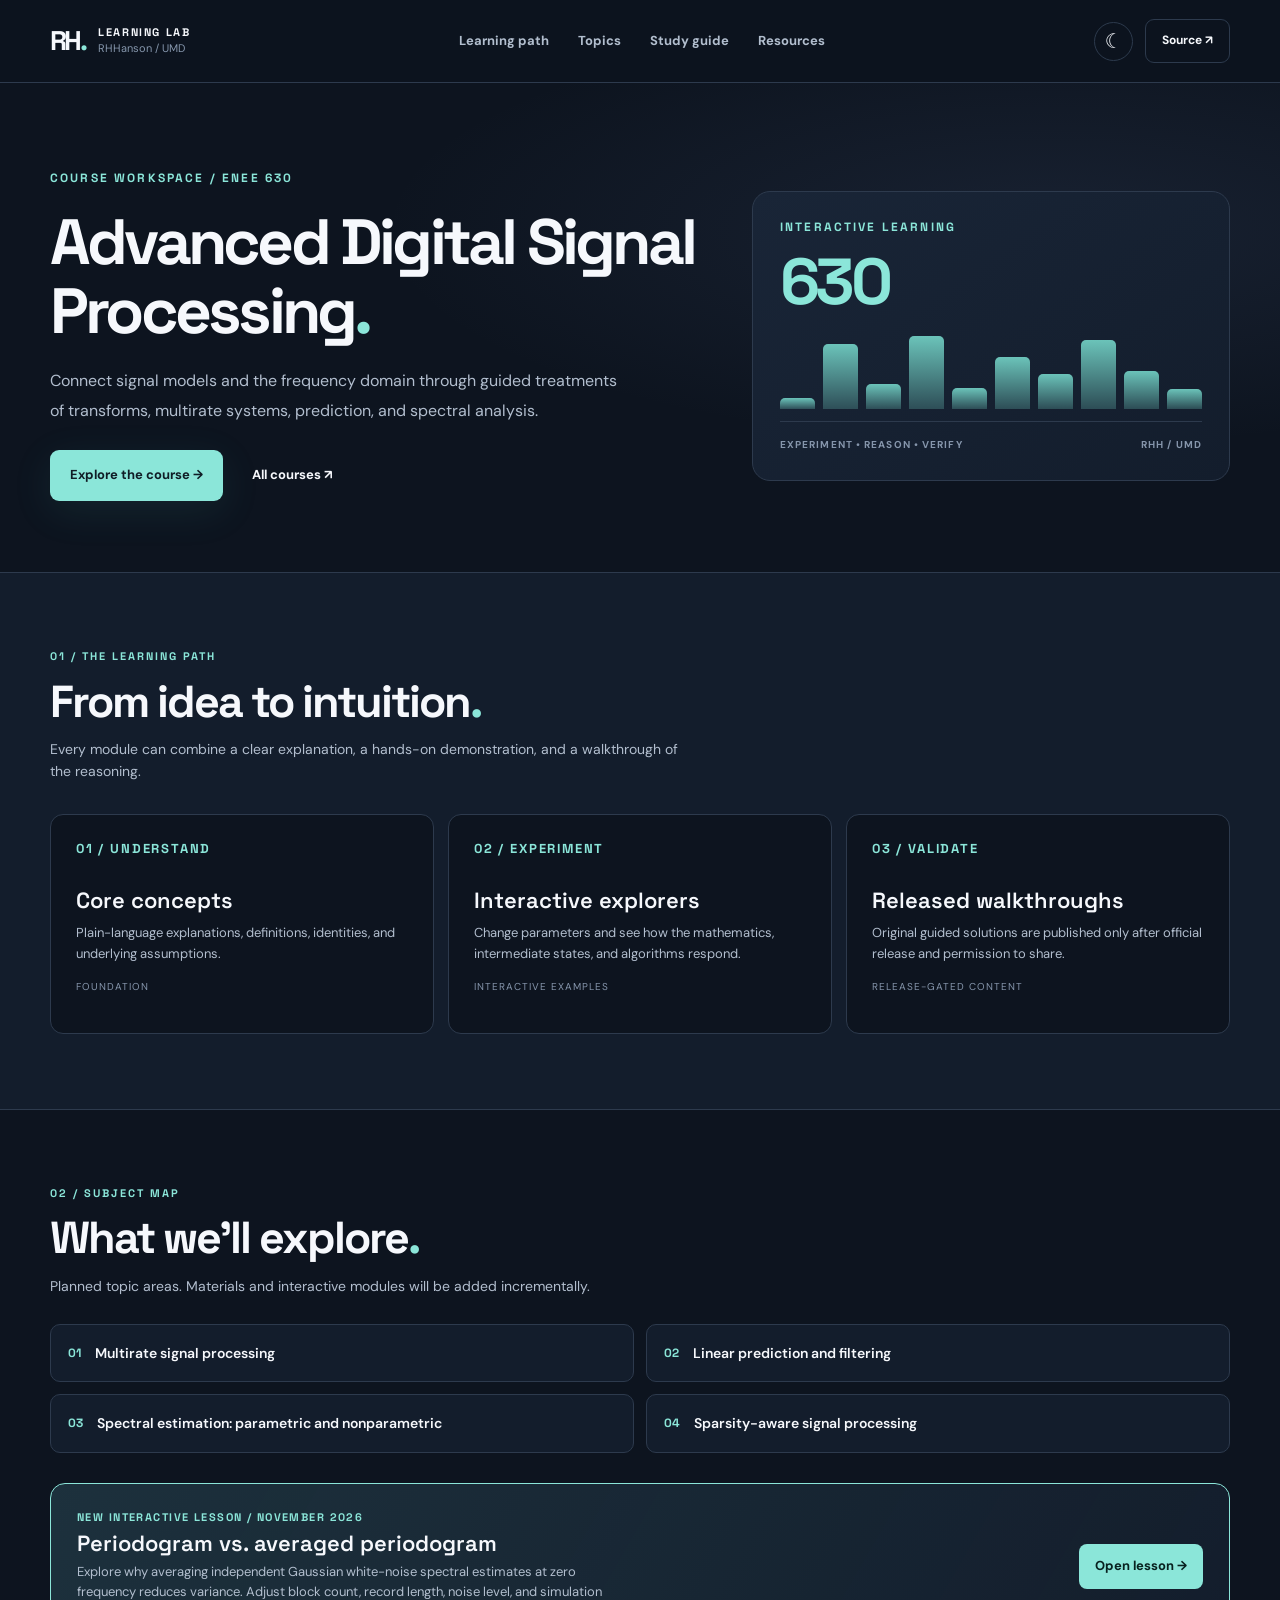
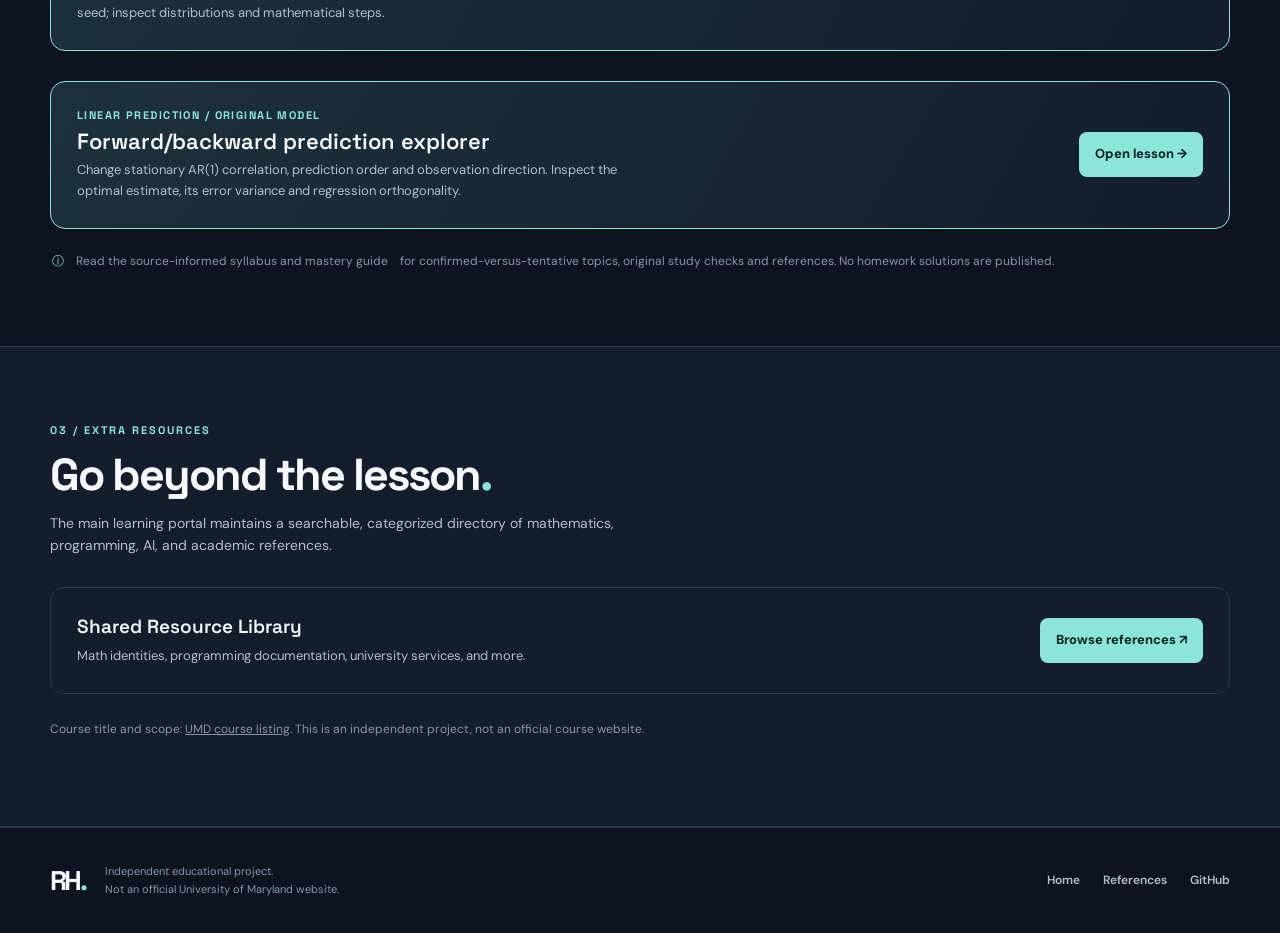
==== commit 149f6a19: "fix: align homepage topic map with four syllabus pillars" ====
--- a/site/index.html
+++ b/site/index.html
@@ -16,7 +16,7 @@
  <div class="path-card"><div class="step">02 / EXPERIMENT</div><h3>Interactive explorers</h3><p>Change parameters and see how the mathematics, intermediate states, and algorithms respond.</p><span class="status">Interactive examples</span></div>
  <div class="path-card"><div class="step">03 / VALIDATE</div><h3>Released walkthroughs</h3><p>Original guided solutions are published only after official release and permission to share.</p><span class="status">Release-gated content</span></div></div>
  </div></section>
- <section class="course-section" id="topics"><div class="container"><div class="section-label">02 / SUBJECT MAP</div><h2>What we'll explore<span class="period">.</span></h2><p class="section-copy">Planned topic areas. Materials and interactive modules will be added incrementally.</p><div class="topics"><div class="topic"><span>01</span>Multirate signal processing</div><div class="topic"><span>02</span>Linear prediction</div><div class="topic"><span>03</span>Parametric signal modeling</div><div class="topic"><span>04</span>Modern spectral estimation</div><div class="topic"><span>05</span>Sparsity-aware signal processing</div></div>
+ <section class="course-section" id="topics"><div class="container"><div class="section-label">02 / SUBJECT MAP</div><h2>What we'll explore<span class="period">.</span></h2><p class="section-copy">Planned topic areas. Materials and interactive modules will be added incrementally.</p><div class="topics"><div class="topic"><span>01</span>Multirate signal processing</div><div class="topic"><span>02</span>Linear prediction and filtering</div><div class="topic"><span>03</span>Spectral estimation: parametric and nonparametric</div><div class="topic"><span>04</span>Sparsity-aware signal processing</div></div>
  <div class="demo-card"><div><div class="demo-kicker">NEW INTERACTIVE LESSON / NOVEMBER 2026</div><h3>Periodogram vs. averaged periodogram</h3><p>Explore why averaging independent Gaussian white-noise spectral estimates at zero frequency reduces variance. Adjust block count, record length, noise level, and simulation seed; inspect distributions and mathematical steps.</p></div><a class="demo-btn" href="./visualizations/periodogram.html">Open lesson &rarr;</a></div>
  <div class="demo-card"><div><div class="demo-kicker">LINEAR PREDICTION / ORIGINAL MODEL</div><h3>Forward/backward prediction explorer</h3><p>Change stationary AR(1) correlation, prediction order and observation direction. Inspect the optimal estimate, its error variance and regression orthogonality.</p></div><a class="demo-btn" href="./visualizations/prediction.html">Open lesson &rarr;</a></div>
  <div class="note-row"><span aria-hidden="true">&#9432;</span> <a href="./learning-guide.html">Read the source-informed syllabus and mastery guide</a> for confirmed-versus-tentative topics, original study checks and references. No homework solutions are published.</div>
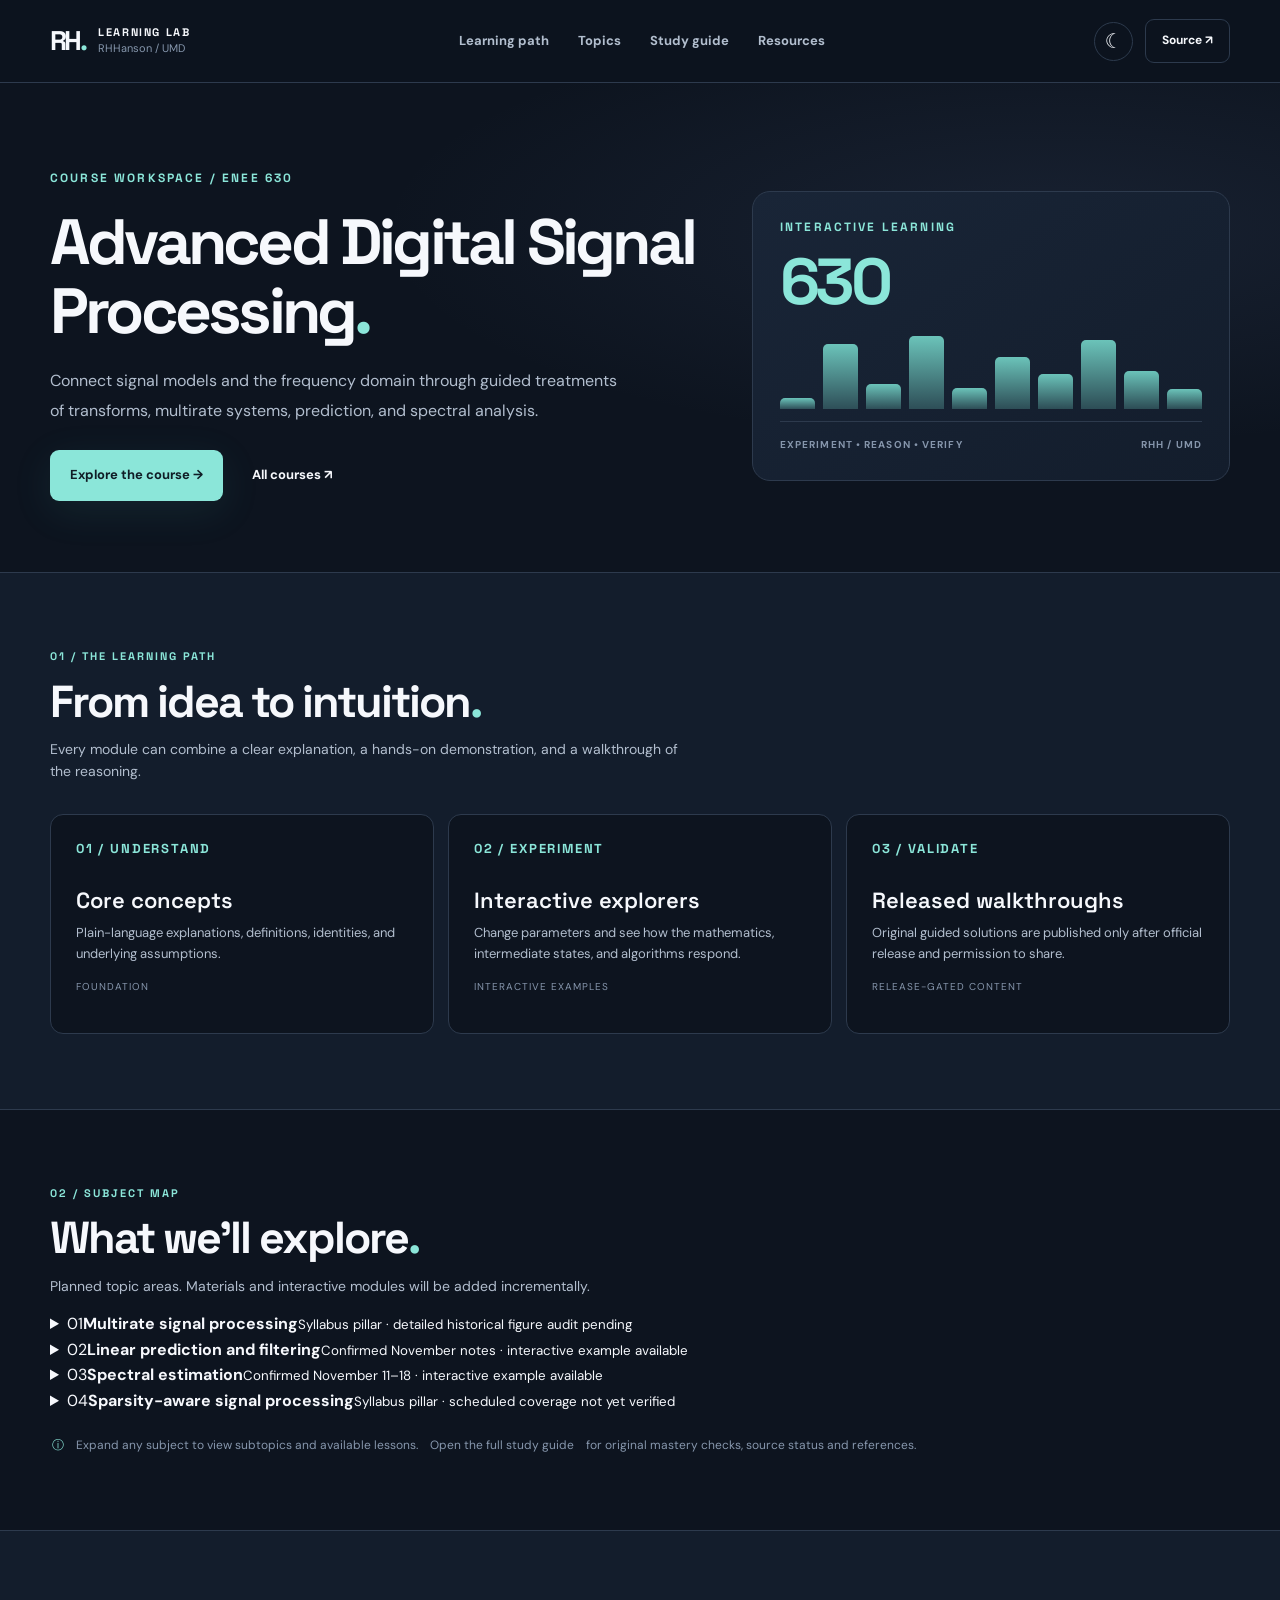
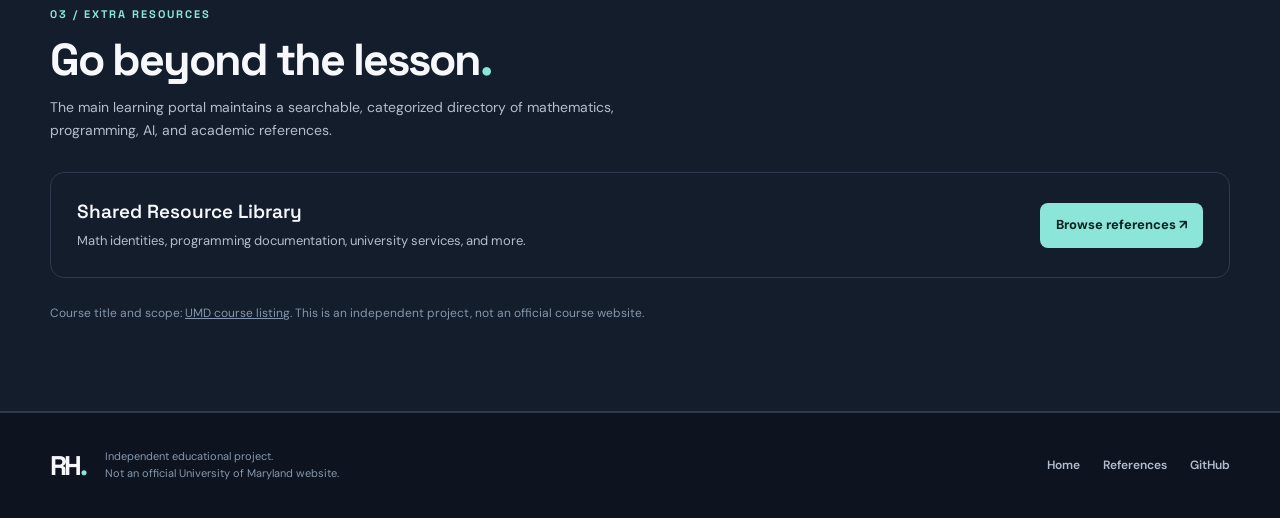
==== commit 64419e88: "feat: group ENEE 630 subtopics and interactives in accessible expandable syllabus pillars" ====
--- a/site/index.html
+++ b/site/index.html
@@ -16,10 +16,28 @@
  <div class="path-card"><div class="step">02 / EXPERIMENT</div><h3>Interactive explorers</h3><p>Change parameters and see how the mathematics, intermediate states, and algorithms respond.</p><span class="status">Interactive examples</span></div>
  <div class="path-card"><div class="step">03 / VALIDATE</div><h3>Released walkthroughs</h3><p>Original guided solutions are published only after official release and permission to share.</p><span class="status">Release-gated content</span></div></div>
  </div></section>
- <section class="course-section" id="topics"><div class="container"><div class="section-label">02 / SUBJECT MAP</div><h2>What we'll explore<span class="period">.</span></h2><p class="section-copy">Planned topic areas. Materials and interactive modules will be added incrementally.</p><div class="topics"><div class="topic"><span>01</span>Multirate signal processing</div><div class="topic"><span>02</span>Linear prediction and filtering</div><div class="topic"><span>03</span>Spectral estimation: parametric and nonparametric</div><div class="topic"><span>04</span>Sparsity-aware signal processing</div></div>
- <div class="demo-card"><div><div class="demo-kicker">NEW INTERACTIVE LESSON / NOVEMBER 2026</div><h3>Periodogram vs. averaged periodogram</h3><p>Explore why averaging independent Gaussian white-noise spectral estimates at zero frequency reduces variance. Adjust block count, record length, noise level, and simulation seed; inspect distributions and mathematical steps.</p></div><a class="demo-btn" href="./visualizations/periodogram.html">Open lesson &rarr;</a></div>
- <div class="demo-card"><div><div class="demo-kicker">LINEAR PREDICTION / ORIGINAL MODEL</div><h3>Forward/backward prediction explorer</h3><p>Change stationary AR(1) correlation, prediction order and observation direction. Inspect the optimal estimate, its error variance and regression orthogonality.</p></div><a class="demo-btn" href="./visualizations/prediction.html">Open lesson &rarr;</a></div>
- <div class="note-row"><span aria-hidden="true">&#9432;</span> <a href="./learning-guide.html">Read the source-informed syllabus and mastery guide</a> for confirmed-versus-tentative topics, original study checks and references. No homework solutions are published.</div>
+ <section class="course-section" id="topics"><div class="container"><div class="section-label">02 / SUBJECT MAP</div><h2>What we'll explore<span class="period">.</span></h2><p class="section-copy">Planned topic areas. Materials and interactive modules will be added incrementally.</p><div class="topic-accordion" aria-label="ENEE 630 subject areas">
+ <details class="topic-group" id="multirate"><summary><span class="topic-index">01</span><span class="topic-heading"><strong>Multirate signal processing</strong><small>Syllabus pillar · detailed historical figure audit pending</small></span></summary>
+ <div class="topic-content"><p>Build intuition about changing sampling rates and implementing analysis/synthesis systems efficiently.</p>
+ <ul class="topic-subtopics"><li><strong>Sampling-rate conversion:</strong> decimation, interpolation, aliasing, spectral images and anti-alias filters</li><li><strong>Efficient implementation:</strong> polyphase decomposition and multistage processing</li><li><strong>Filter banks:</strong> two-channel and M-channel analysis/synthesis, subband coding and reconstruction</li></ul>
+ <p class="topic-status">Learning materials: no original interactive module published yet. The earlier lecture figure/page audit is pending.</p><a class="topic-link" href="./learning-guide.html#topics">Study objectives and coverage notes</a></div></details>
+ <details class="topic-group" id="prediction"><summary><span class="topic-index">02</span><span class="topic-heading"><strong>Linear prediction and filtering</strong><small>Confirmed November notes · interactive example available</small></span></summary>
+ <div class="topic-content"><p>Investigate how observations, correlation and model assumptions determine optimal linear estimates.</p>
+ <ul class="topic-subtopics"><li><strong>Linear estimation:</strong> mean-square error, covariance matrices and error orthogonality</li><li><strong>Forward/backward prediction:</strong> predictor ordering, Toeplitz systems and Levinson–Durbin ideas</li><li><strong>Wiener and Kalman methods:</strong> filtering, state-space models and innovations</li></ul>
+ <a class="topic-lesson" href="./visualizations/prediction.html"><strong>Try the original forward/backward predictor</strong><span>Change correlation, order and observed sample for a stationary Gaussian AR(1) model.</span></a>
+ <p class="topic-status">Example limitation: AR(1) one-sided Markov prediction is not a general ARMA/Toeplitz solver.</p></div></details>
+ <details class="topic-group" id="spectral"><summary><span class="topic-index">03</span><span class="topic-heading"><strong>Spectral estimation</strong><small>Confirmed November 11–18 · interactive example available</small></span></summary>
+ <div class="topic-content"><p>Compare the resolution, bias, variance and assumptions of finite-record power spectrum estimators.</p>
+ <ul class="topic-subtopics"><li><strong>Nonparametric estimates:</strong> autocorrelation, PSD, periodogram, leakage and tapering</li><li><strong>Variance reduction:</strong> independent-block averaging, segment length, bias–variance tradeoffs and multitaper approaches</li><li><strong>Parametric models:</strong> AR spectral estimation, model order and mismatch</li></ul>
+ <a class="topic-lesson" href="./visualizations/periodogram.html"><strong>Try the original periodogram explorer</strong><span>Investigate variance reduction for independent Gaussian white-noise estimates at zero frequency.</span></a>
+ <p class="topic-status">Source status: November 16/18 class topics confirmed from transcripts; Lecture 20/21 PDF diagrams still await visual inspection.</p></div></details>
+ <details class="topic-group" id="sparsity"><summary><span class="topic-index">04</span><span class="topic-heading"><strong>Sparsity-aware signal processing</strong><small>Syllabus pillar · scheduled coverage not yet verified</small></span></summary>
+ <div class="topic-content"><p>Explore sparse signal representation and reconstruction once actual instruction and mathematical conventions are verified.</p>
+ <ul class="topic-subtopics"><li><strong>Foundations:</strong> sparse representations and sparsity-aware estimation</li><li><strong>Optimization:</strong> norm-based formulations and their assumptions</li><li><strong>Algorithms:</strong> greedy approaches and iterative methods (tentative syllabus topics)</li></ul>
+ <p class="topic-status">The Fall 2026 syllabus tentatively schedules this pillar beginning November 23. No claim of completed classroom coverage is made here.</p><a class="topic-link" href="./learning-guide.html#topics">View syllabus-based learning objectives</a></div></details>
+ </div>
+ <div class="note-row"><span aria-hidden="true">&#9432;</span> Expand any subject to view subtopics and available lessons. <a href="./learning-guide.html">Open the full study guide</a> for original mastery checks, source status and references.</div>
+ 
  </div></section>
  <section class="course-section alt"><div class="container"><div class="section-label">03 / EXTRA RESOURCES</div><h2>Go beyond the lesson<span class="period">.</span></h2><p class="section-copy">The main learning portal maintains a searchable, categorized directory of mathematics, programming, AI, and academic references.</p>
  <div class="resources-prompt"><div><strong>Shared Resource Library</strong><p>Math identities, programming documentation, university services, and more.</p></div><a class="demo-btn" href="https://rhhanson-umd.github.io/#resources">Browse references &nearr;</a></div>
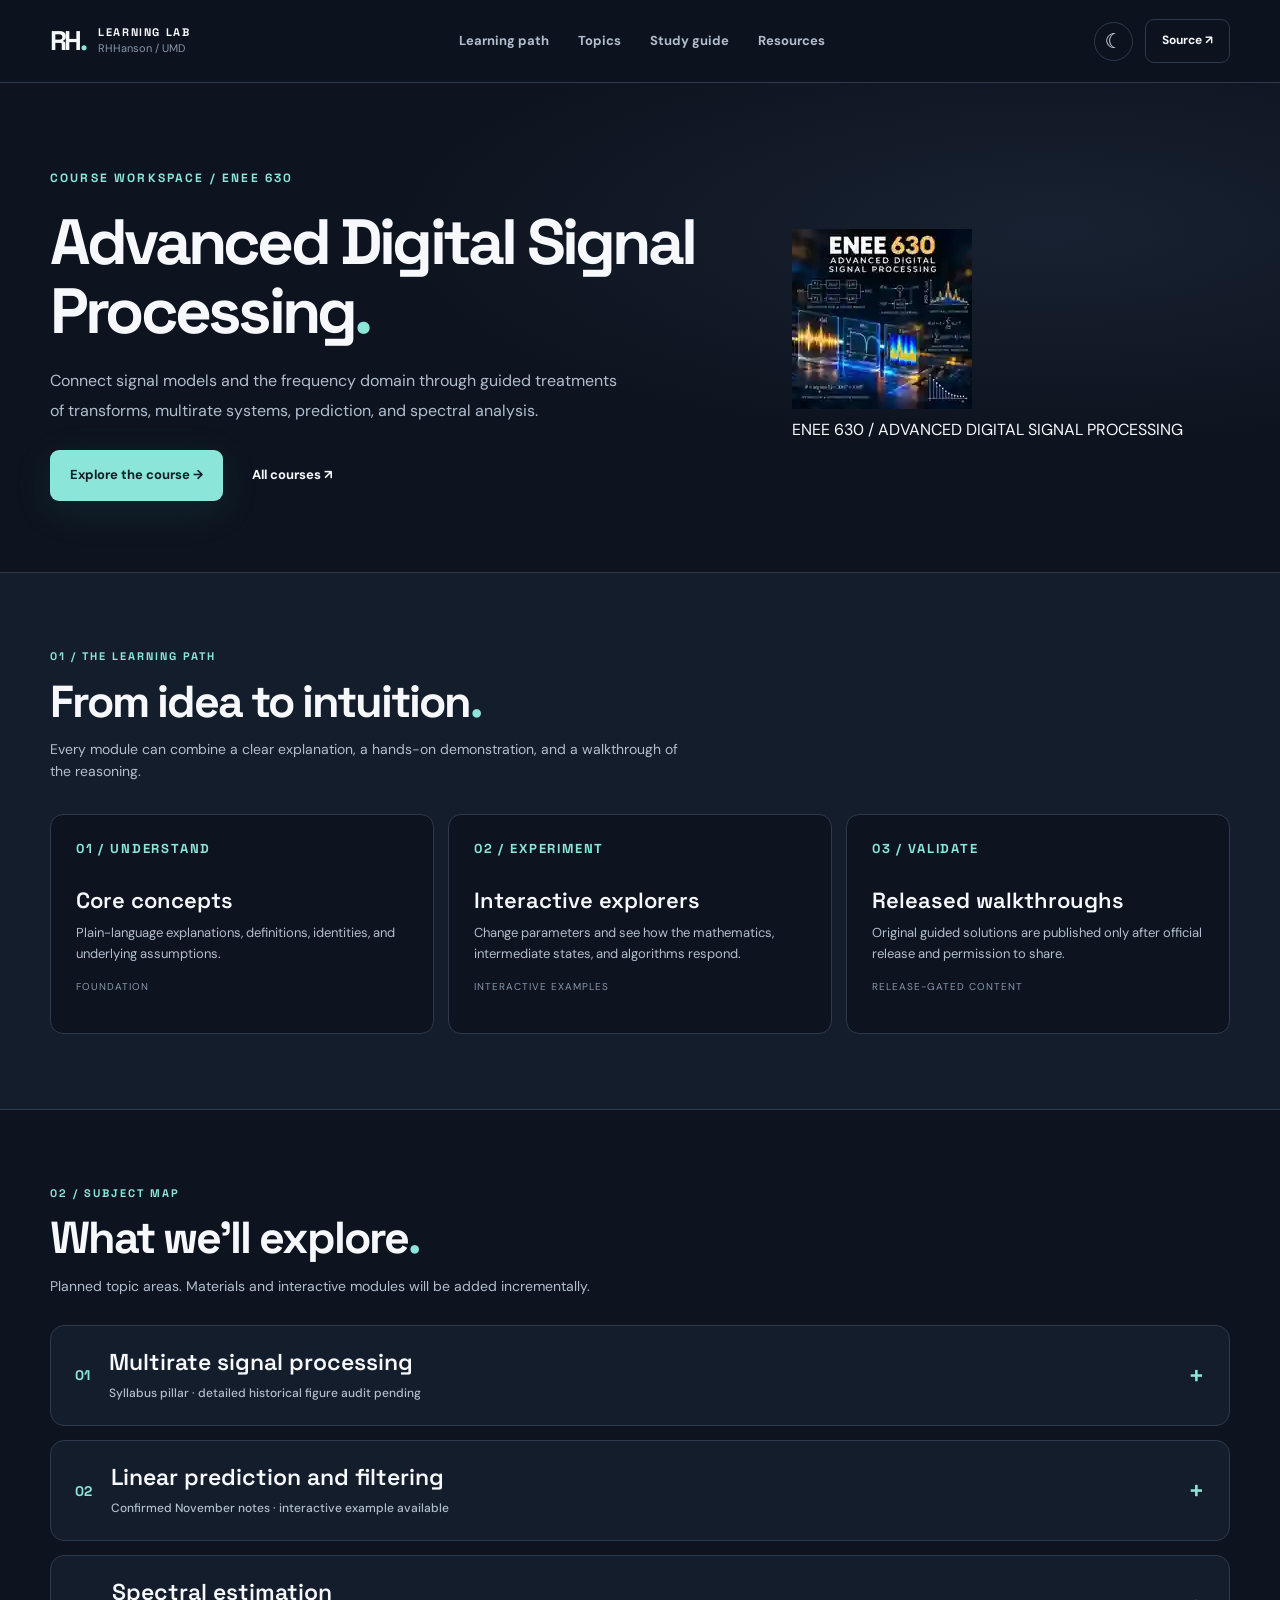
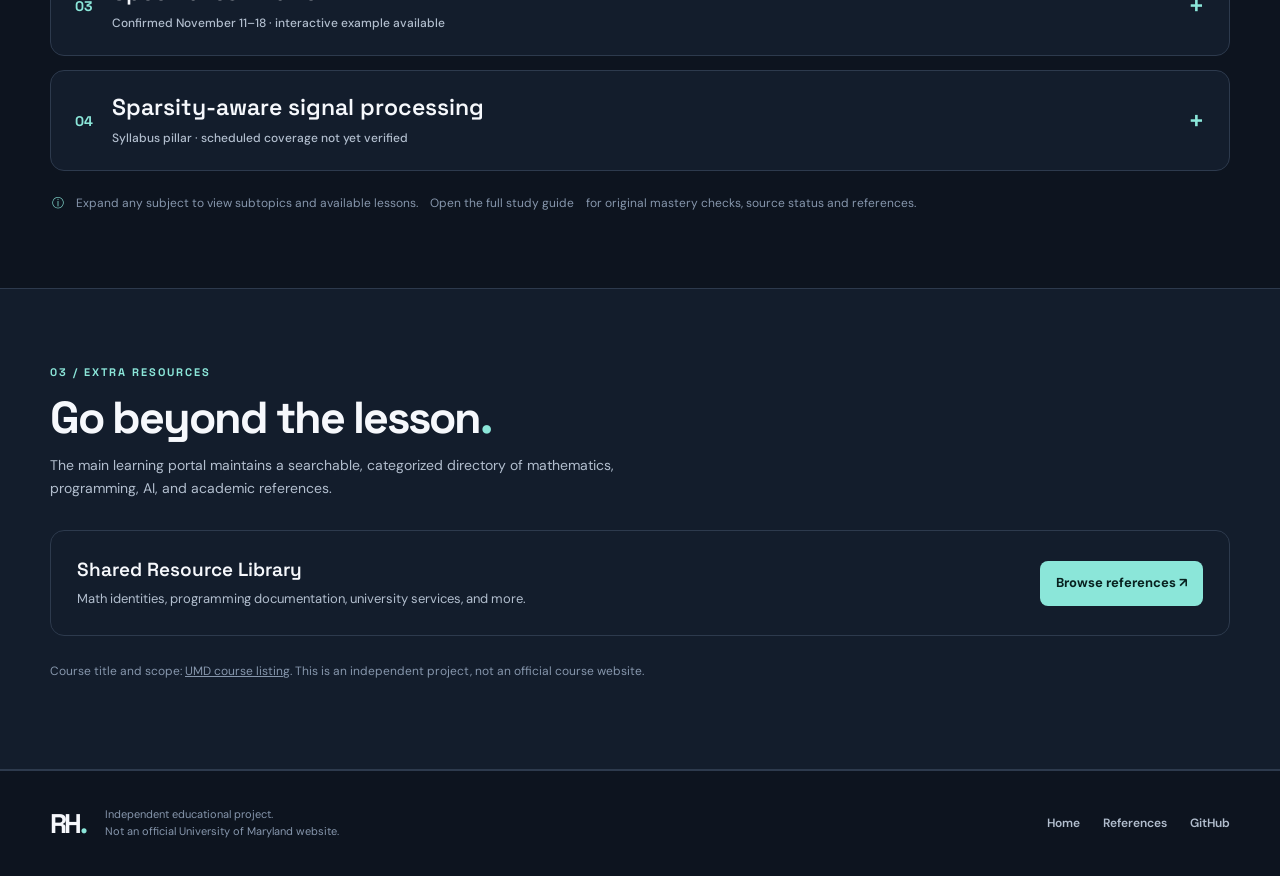
==== commit 9c694a66: "feat: use user-supplied course cover and link two original DSP interactives" ====
--- a/site/index.html
+++ b/site/index.html
@@ -9,8 +9,7 @@
  <main id="main"><section class="course-hero"><div class="container course-hero-grid"><div>
  <div class="course-eyebrow">COURSE WORKSPACE / ENEE 630</div><h1 class="course-title">Advanced Digital Signal Processing<span class="period">.</span></h1><p class="course-deck">Connect signal models and the frequency domain through guided treatments of transforms, multirate systems, prediction, and spectral analysis.</p>
  <div class="hero-actions"><a class="primary-button" href="#path">Explore the course &rarr;</a><a class="text-link" href="https://rhhanson-umd.github.io/">All courses &nearr;</a></div>
- </div><div class="course-poster" aria-hidden="true"><span class="course-eyebrow">INTERACTIVE LEARNING</span><div class="poster-code">630</div>
- <div class="poster-visual"><span style="height:14%"></span><span style="height:80%"></span><span style="height:31%"></span><span style="height:90%"></span><span style="height:26%"></span><span style="height:65%"></span><span style="height:44%"></span><span style="height:86%"></span><span style="height:47%"></span><span style="height:25%"></span></div><div class="poster-bottom"><span>EXPERIMENT &bull; REASON &bull; VERIFY</span><span>RHH / UMD</span></div></div></div></section>
+ </div><figure class="course-cover"><img src="./assets/enee630-course-cover.webp" width="180" height="180" loading="eager" decoding="async" alt="ENEE 630 Advanced Digital Signal Processing course cover featuring multirate filter banks, adaptive filtering, spectral analysis and signal plots"><figcaption>ENEE 630 / ADVANCED DIGITAL SIGNAL PROCESSING</figcaption></figure></div></section>
  <section class="course-section alt" id="path"><div class="container"><div class="section-label">01 / THE LEARNING PATH</div><h2>From idea to intuition<span class="period">.</span></h2><p class="section-copy">Every module can combine a clear explanation, a hands-on demonstration, and a walkthrough of the reasoning.</p>
  <div class="path-grid"><div class="path-card"><div class="step">01 / UNDERSTAND</div><h3>Core concepts</h3><p>Plain-language explanations, definitions, identities, and underlying assumptions.</p><span class="status">Foundation</span></div>
  <div class="path-card"><div class="step">02 / EXPERIMENT</div><h3>Interactive explorers</h3><p>Change parameters and see how the mathematics, intermediate states, and algorithms respond.</p><span class="status">Interactive examples</span></div>
@@ -20,7 +19,7 @@
  <details class="topic-group" id="multirate"><summary><span class="topic-index">01</span><span class="topic-heading"><strong>Multirate signal processing</strong><small>Syllabus pillar · detailed historical figure audit pending</small></span></summary>
  <div class="topic-content"><p>Build intuition about changing sampling rates and implementing analysis/synthesis systems efficiently.</p>
  <ul class="topic-subtopics"><li><strong>Sampling-rate conversion:</strong> decimation, interpolation, aliasing, spectral images and anti-alias filters</li><li><strong>Efficient implementation:</strong> polyphase decomposition and multistage processing</li><li><strong>Filter banks:</strong> two-channel and M-channel analysis/synthesis, subband coding and reconstruction</li></ul>
- <p class="topic-status">Learning materials: no original interactive module published yet. The earlier lecture figure/page audit is pending.</p><a class="topic-link" href="./learning-guide.html#topics">Study objectives and coverage notes</a></div></details>
+ <a class="topic-lesson" href="./visualizations/sampling-aliasing.html"><strong>Try sampling and aliasing</strong><span>Adjust signal frequency, sampling rate and phase; observe the Nyquist boundary and alias frequency.</span></a><p class="topic-status">Original independent DSP model; historical multirate lecture figure audit remains pending.</p><a class="topic-link" href="./learning-guide.html#topics">Study objectives and coverage notes</a></div></details>
  <details class="topic-group" id="prediction"><summary><span class="topic-index">02</span><span class="topic-heading"><strong>Linear prediction and filtering</strong><small>Confirmed November notes · interactive example available</small></span></summary>
  <div class="topic-content"><p>Investigate how observations, correlation and model assumptions determine optimal linear estimates.</p>
  <ul class="topic-subtopics"><li><strong>Linear estimation:</strong> mean-square error, covariance matrices and error orthogonality</li><li><strong>Forward/backward prediction:</strong> predictor ordering, Toeplitz systems and Levinson–Durbin ideas</li><li><strong>Wiener and Kalman methods:</strong> filtering, state-space models and innovations</li></ul>
@@ -30,7 +29,7 @@
  <div class="topic-content"><p>Compare the resolution, bias, variance and assumptions of finite-record power spectrum estimators.</p>
  <ul class="topic-subtopics"><li><strong>Nonparametric estimates:</strong> autocorrelation, PSD, periodogram, leakage and tapering</li><li><strong>Variance reduction:</strong> independent-block averaging, segment length, bias–variance tradeoffs and multitaper approaches</li><li><strong>Parametric models:</strong> AR spectral estimation, model order and mismatch</li></ul>
  <a class="topic-lesson" href="./visualizations/periodogram.html"><strong>Try the original periodogram explorer</strong><span>Investigate variance reduction for independent Gaussian white-noise estimates at zero frequency.</span></a>
- <p class="topic-status">Source status: November 16/18 class topics confirmed from transcripts; Lecture 20/21 PDF diagrams still await visual inspection.</p></div></details>
+ <a class="topic-lesson" href="./visualizations/spectral-leakage.html"><strong>Try spectral leakage and tapering</strong><span>Compare rectangular and Hann windows, on-bin/off-bin sinusoids, and Parseval energy.</span></a><p class="topic-status">Source status: November 16/18 class topics confirmed from transcripts; Lecture 20/21 PDF diagrams still await visual inspection.</p></div></details>
  <details class="topic-group" id="sparsity"><summary><span class="topic-index">04</span><span class="topic-heading"><strong>Sparsity-aware signal processing</strong><small>Syllabus pillar · scheduled coverage not yet verified</small></span></summary>
  <div class="topic-content"><p>Explore sparse signal representation and reconstruction once actual instruction and mathematical conventions are verified.</p>
  <ul class="topic-subtopics"><li><strong>Foundations:</strong> sparse representations and sparsity-aware estimation</li><li><strong>Optimization:</strong> norm-based formulations and their assumptions</li><li><strong>Algorithms:</strong> greedy approaches and iterative methods (tentative syllabus topics)</li></ul>
--- a/site/assets/styles.css
+++ b/site/assets/styles.css
@@ -44,3 +44,31 @@
 .resources-prompt strong{font:600 19px 'Space Grotesk'}.resources-prompt p{font-size:13px;color:var(--muted);margin:5px 0 0}
 @media(max-width:800px){.course-hero-grid{grid-template-columns:1fr;gap:25px}.course-poster{min-height:200px}.poster-visual{height:55px}.path-grid{grid-template-columns:1fr}.path-card{min-height:175px}.path-card h3{margin-top:18px}}
 @media(max-width:600px){.course-hero{padding:60px 0 48px}.course-title{font-size:42px}.topics{grid-template-columns:1fr}.demo-card,.resources-prompt{flex-direction:column;align-items:start}.demo-btn{width:100%;text-align:center}}
+
+
+/* ENEE 630 topical navigation: native details/summary preserves keyboard semantics. */
+.topic-accordion{display:grid;gap:14px;margin-top:28px}
+.topic-group{background:var(--surface);border:1px solid var(--line);border-radius:14px;overflow:hidden}
+.topic-group[open]{border-color:var(--mint)}
+.topic-group summary{display:flex;align-items:center;gap:19px;padding:22px 24px;cursor:pointer;list-style:none}
+.topic-group summary::-webkit-details-marker{display:none}
+.topic-group summary::after{content:"+";font:500 27px/1 'Space Grotesk',sans-serif;color:var(--mint);margin-left:auto}
+.topic-group[open] summary::after{content:"−"}
+.topic-group summary:hover{background:var(--surface2)}
+.topic-group summary:focus-visible{outline:3px solid var(--mint);outline-offset:-4px}
+.topic-index{font:700 14px/1 'Space Grotesk',sans-serif;color:var(--mint);flex:none}
+.topic-heading{display:grid;gap:6px;min-width:0}
+.topic-heading strong{font:600 clamp(18px,2.4vw,23px)/1.3 'Space Grotesk',sans-serif}
+.topic-heading small{font-size:12px;font-weight:500;color:var(--muted)}
+.topic-content{border-top:1px solid var(--line);padding:21px 24px 24px 56px}
+.topic-content p{color:var(--muted);font-size:14px}
+.topic-subtopics{padding-left:20px;color:var(--muted);font-size:14px;line-height:1.8}
+.topic-subtopics li{padding:5px 0}
+.topic-subtopics strong{color:var(--ink)}
+.topic-status{font-size:12px!important;color:var(--faint)!important}
+.topic-link{font-weight:700;font-size:13px;color:var(--mint);text-decoration:underline;text-underline-offset:3px}
+.topic-lesson{display:grid;gap:5px;border:1px solid var(--mint);border-radius:10px;padding:15px 17px;margin:20px 0;background:color-mix(in srgb,var(--mint) 7%,var(--surface2))}
+.topic-lesson strong{color:var(--ink);font-size:14px}
+.topic-lesson span{font-size:12px;color:var(--muted)}
+.topic-lesson:hover,.topic-lesson:focus-visible{background:var(--surface2);outline-offset:3px}
+@media(max-width:600px){.topic-group summary{padding:17px 15px;gap:12px}.topic-content{padding:16px 18px}.topic-index{font-size:12px}}
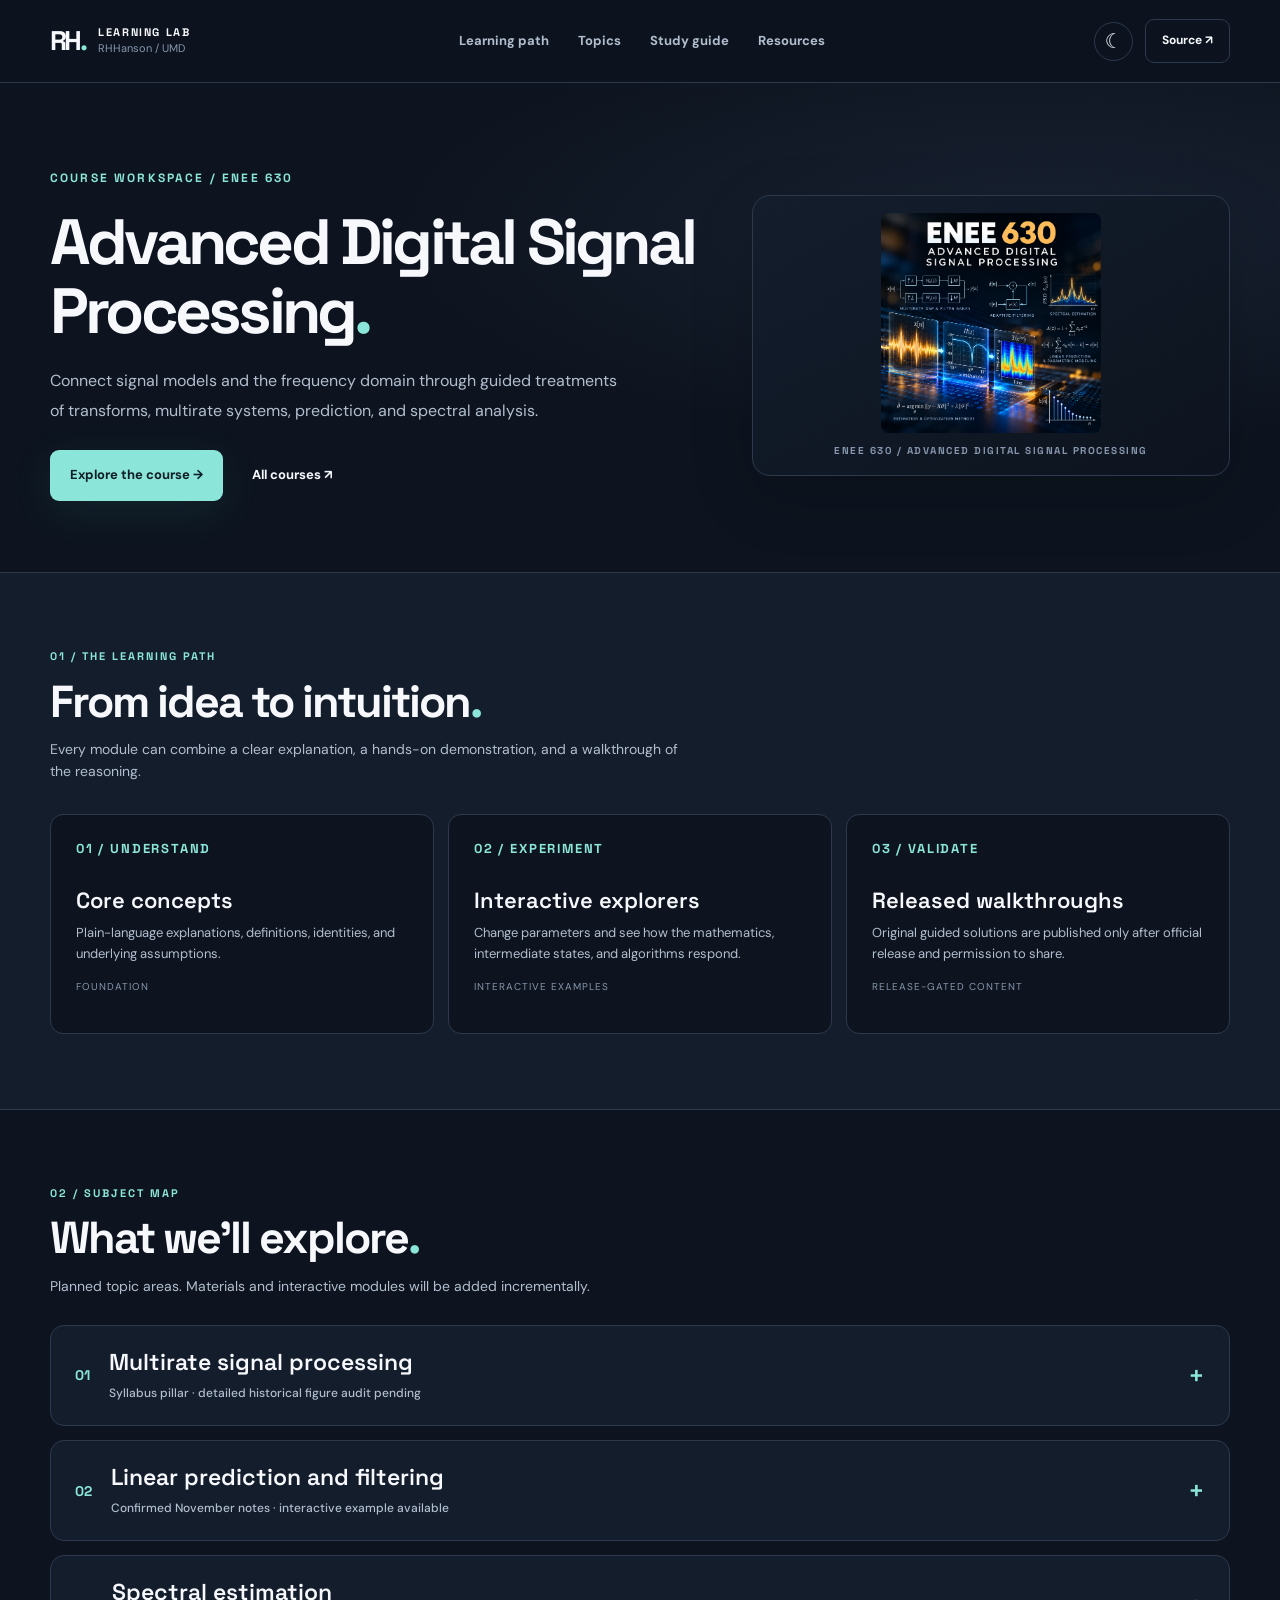
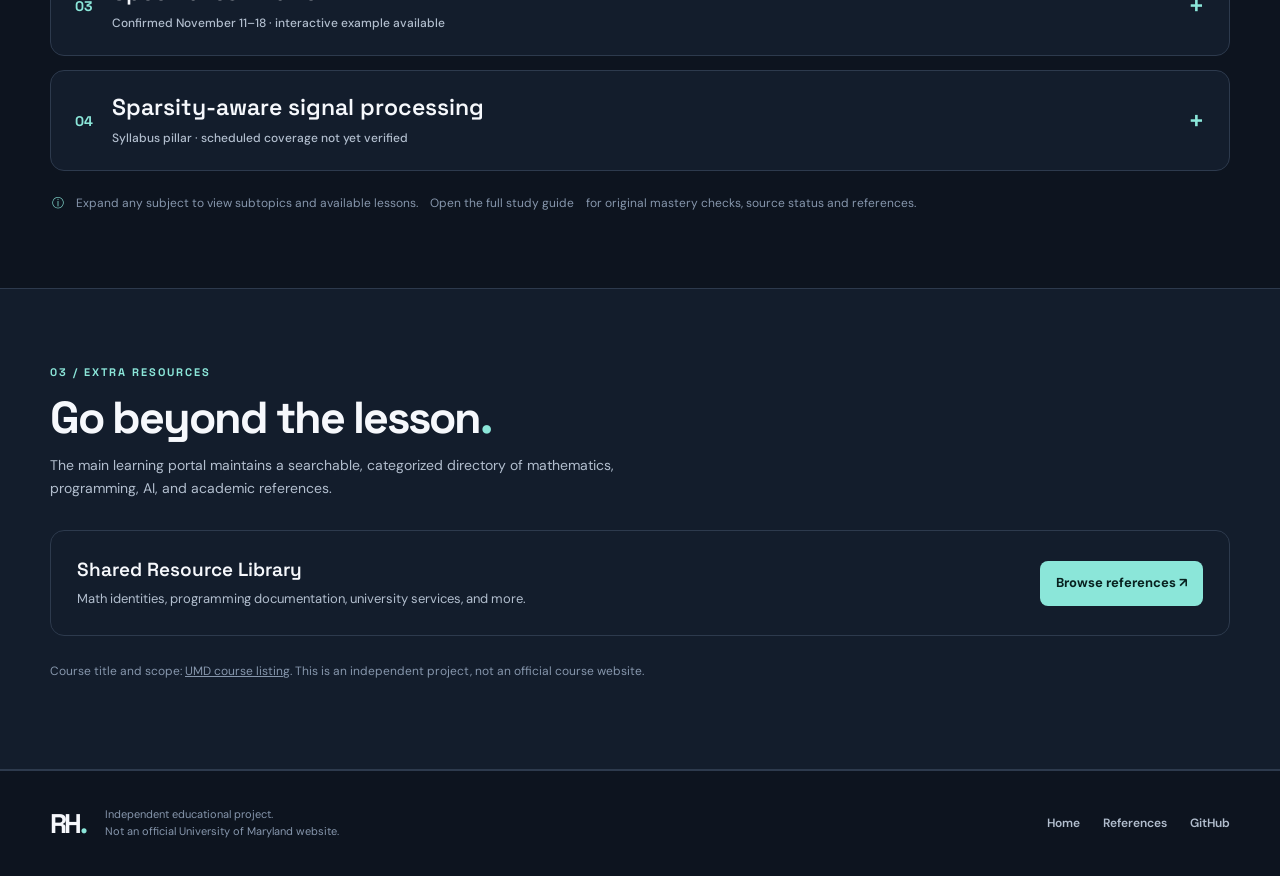
==== commit 8de6b6ae: "fix: load original owner-uploaded ENEE 630 PNG cover" ====
--- a/site/index.html
+++ b/site/index.html
@@ -9,7 +9,7 @@
  <main id="main"><section class="course-hero"><div class="container course-hero-grid"><div>
  <div class="course-eyebrow">COURSE WORKSPACE / ENEE 630</div><h1 class="course-title">Advanced Digital Signal Processing<span class="period">.</span></h1><p class="course-deck">Connect signal models and the frequency domain through guided treatments of transforms, multirate systems, prediction, and spectral analysis.</p>
  <div class="hero-actions"><a class="primary-button" href="#path">Explore the course &rarr;</a><a class="text-link" href="https://rhhanson-umd.github.io/">All courses &nearr;</a></div>
- </div><figure class="course-cover"><img src="./assets/enee630-course-cover.webp" width="180" height="180" loading="eager" decoding="async" alt="ENEE 630 Advanced Digital Signal Processing course cover featuring multirate filter banks, adaptive filtering, spectral analysis and signal plots"><figcaption>ENEE 630 / ADVANCED DIGITAL SIGNAL PROCESSING</figcaption></figure></div></section>
+ </div><figure class="course-cover"><img src="./assets/ENEE%20630%20Cover.png" width="1254" height="1254" loading="eager" decoding="async" alt="ENEE 630 Advanced Digital Signal Processing course cover featuring multirate filter banks, adaptive filtering, spectral analysis and signal plots"><figcaption>ENEE 630 / ADVANCED DIGITAL SIGNAL PROCESSING</figcaption></figure></div></section>
  <section class="course-section alt" id="path"><div class="container"><div class="section-label">01 / THE LEARNING PATH</div><h2>From idea to intuition<span class="period">.</span></h2><p class="section-copy">Every module can combine a clear explanation, a hands-on demonstration, and a walkthrough of the reasoning.</p>
  <div class="path-grid"><div class="path-card"><div class="step">01 / UNDERSTAND</div><h3>Core concepts</h3><p>Plain-language explanations, definitions, identities, and underlying assumptions.</p><span class="status">Foundation</span></div>
  <div class="path-card"><div class="step">02 / EXPERIMENT</div><h3>Interactive explorers</h3><p>Change parameters and see how the mathematics, intermediate states, and algorithms respond.</p><span class="status">Interactive examples</span></div>
--- a/site/assets/styles.css
+++ b/site/assets/styles.css
@@ -72,3 +72,9 @@
 .topic-lesson span{font-size:12px;color:var(--muted)}
 .topic-lesson:hover,.topic-lesson:focus-visible{background:var(--surface2);outline-offset:3px}
 @media(max-width:600px){.topic-group summary{padding:17px 15px;gap:12px}.topic-content{padding:16px 18px}.topic-index{font-size:12px}}
+
+/* User-provided ENEE 630 cover: compact preview, not reproduced instructor material. */
+.course-cover{margin:0;border:1px solid var(--line);border-radius:18px;background:linear-gradient(150deg,var(--surface),var(--bg));padding:17px;box-shadow:var(--cardshadow);display:grid;gap:11px;place-items:center;overflow:hidden}
+ .course-cover img{display:block;width:min(100%,220px);height:auto;aspect-ratio:1;object-fit:contain;image-rendering:auto;border-radius:8px}
+.course-cover figcaption{font:700 10px/1.4 'Space Grotesk',sans-serif;letter-spacing:.15em;color:var(--faint);text-align:center}
+@media(max-width:800px){.course-cover{max-width:420px}}
